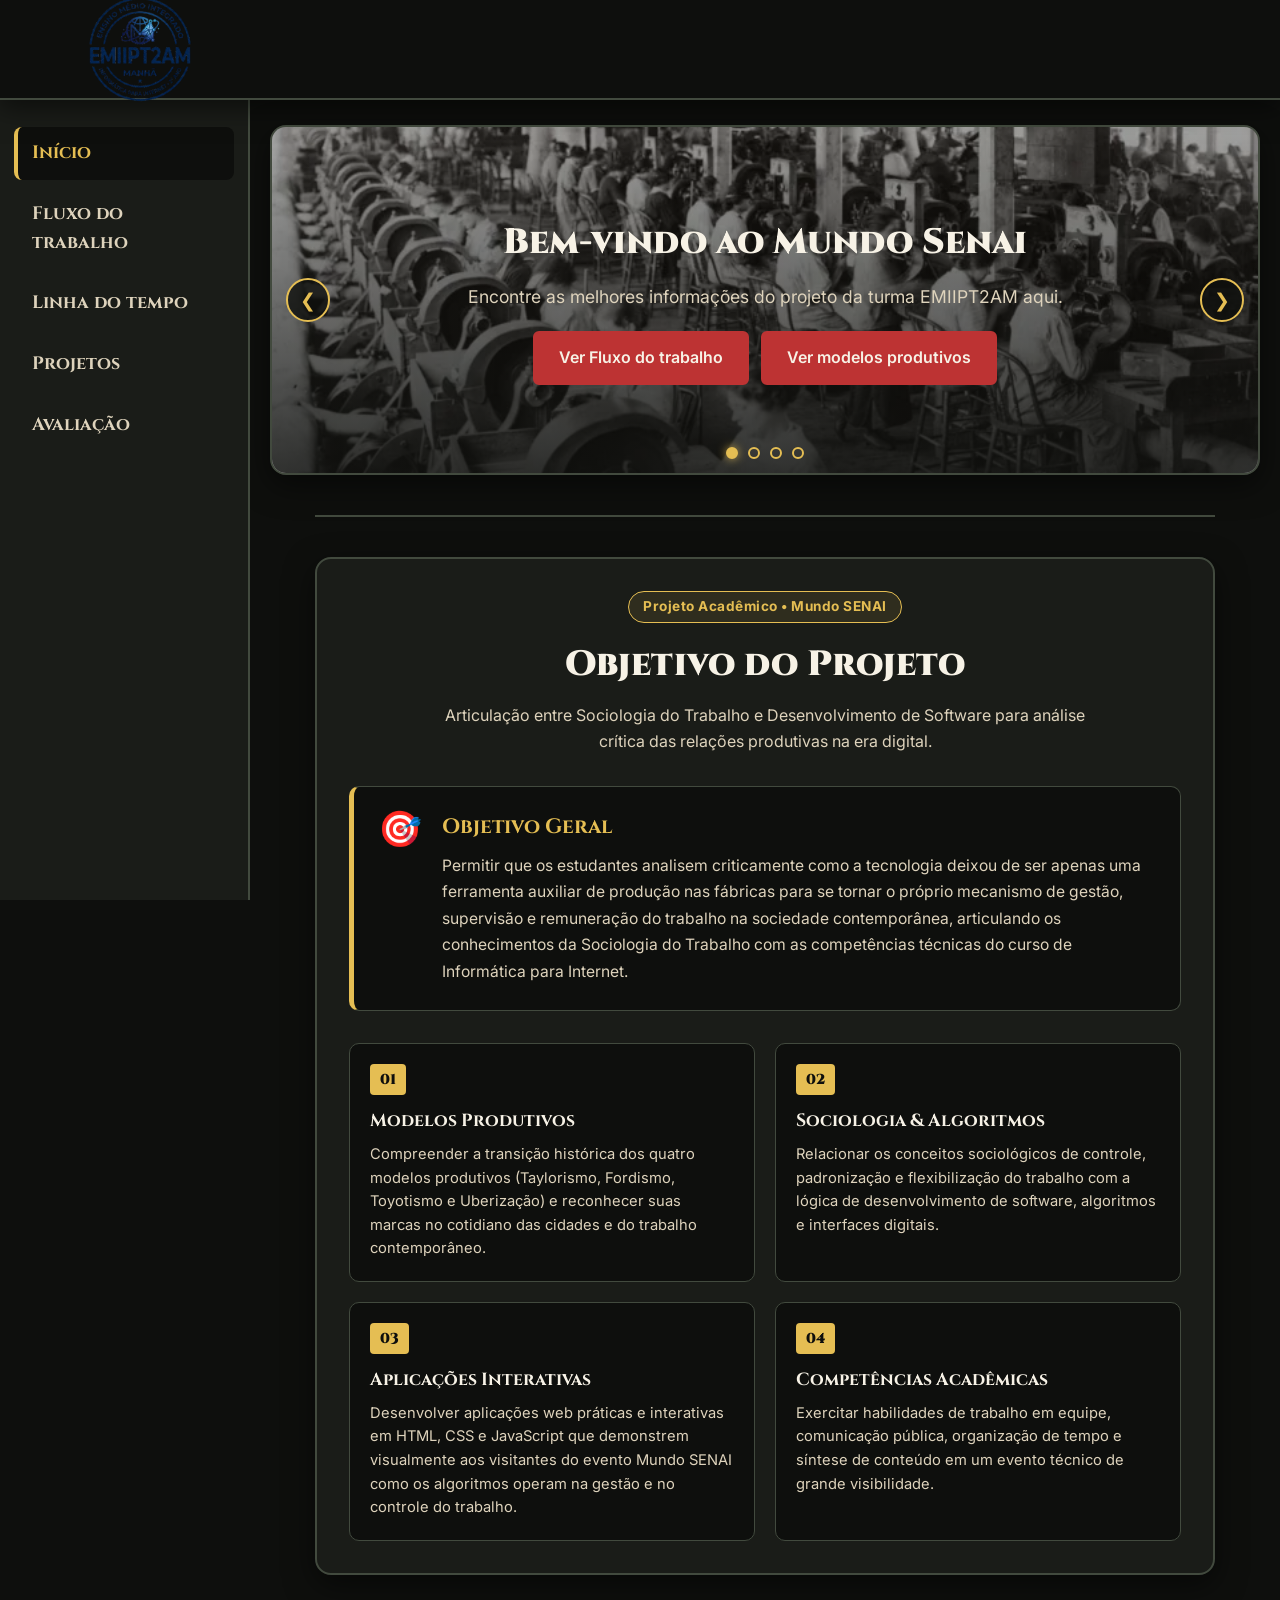
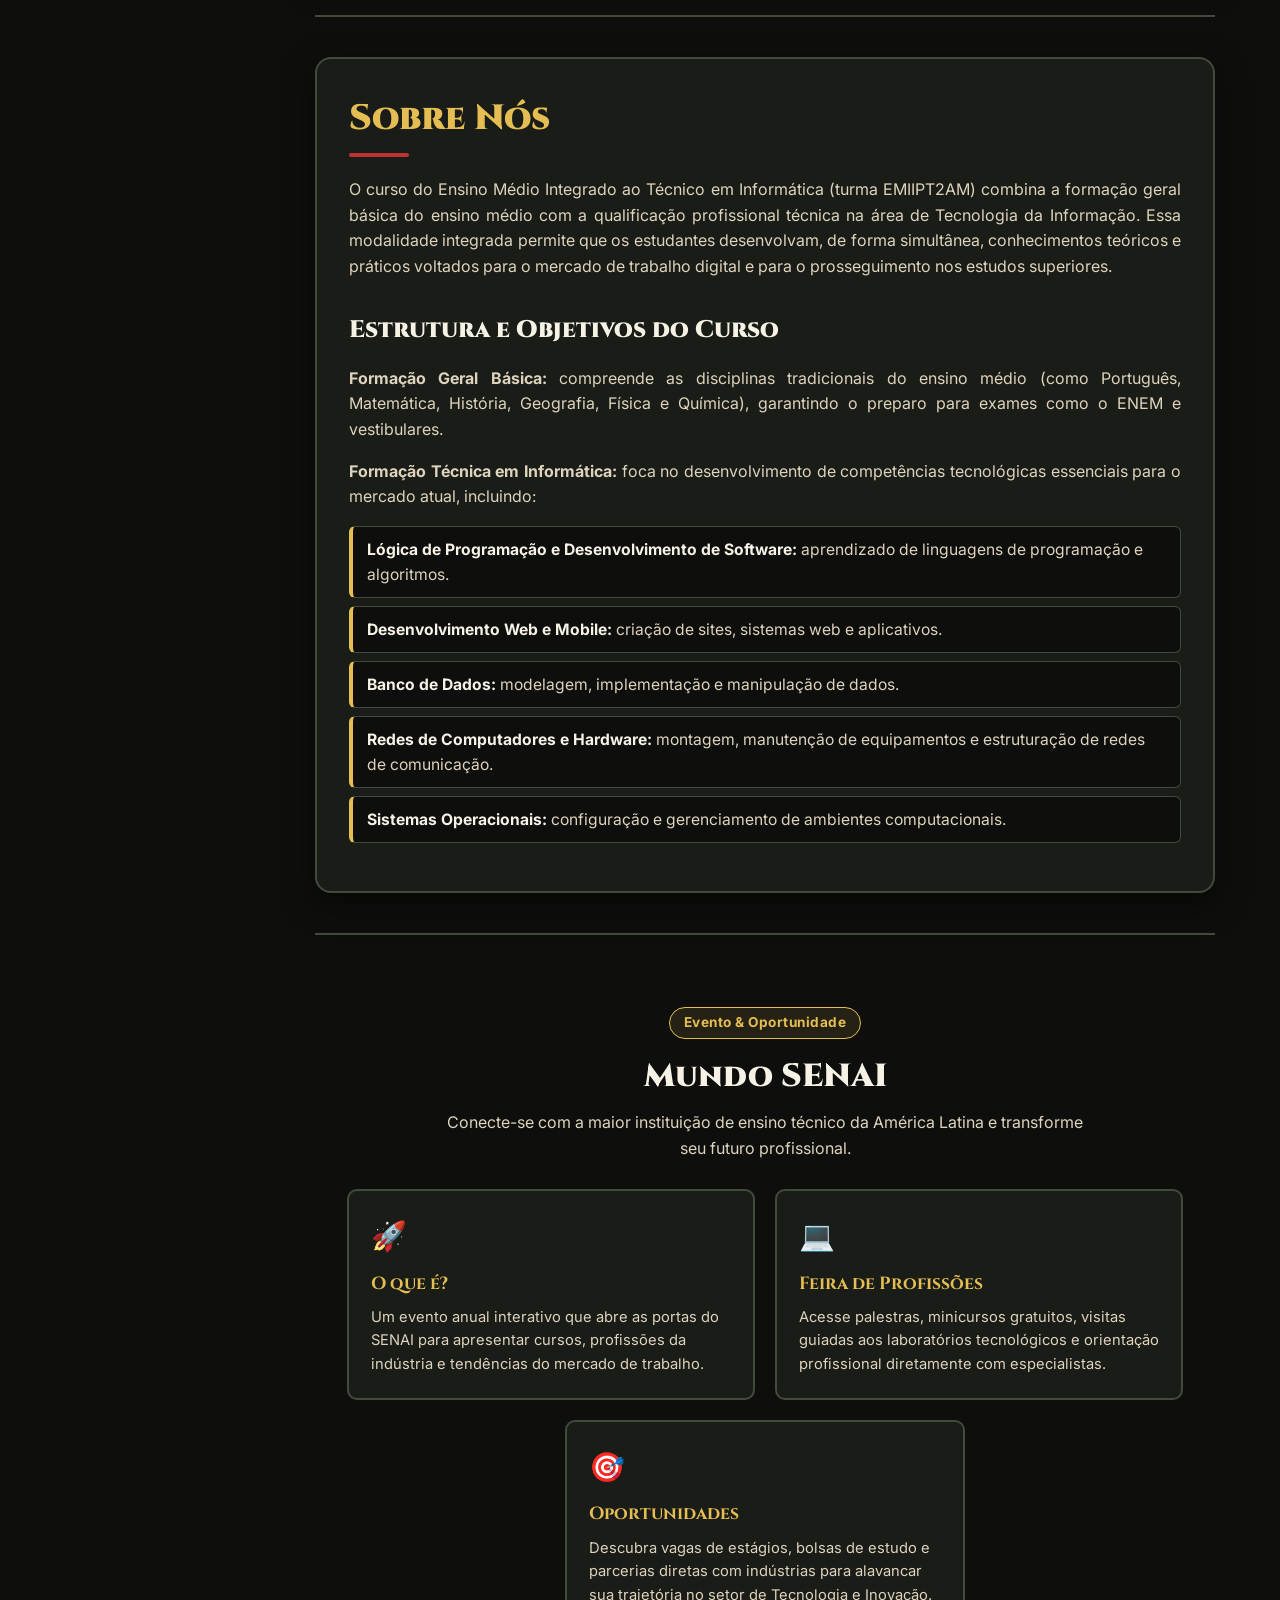
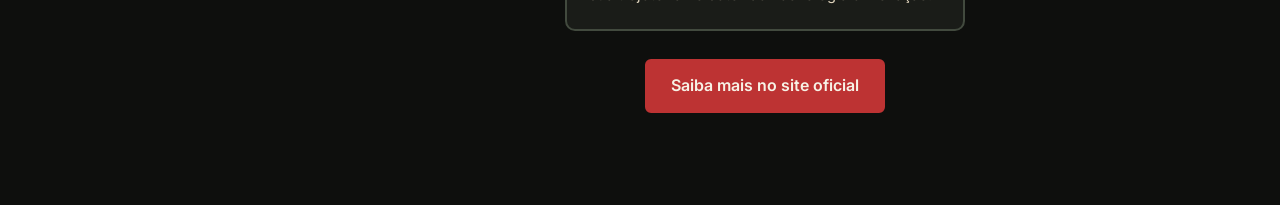
==== index.html @ c93908f9 "Update print statement from 'Hello' to 'Goodbye'" ====
<!DOCTYPE html>
<html lang="pt-br">
<head>
    <meta charset="UTF-8">
    <meta name="viewport" content="width=device-width, initial-scale=1.0">
    <title>Mundo SENAI 2026 - Início (EMIIPT2AM)</title>

    <!-- Mesmas fontes da página de modelos produtivos -->
    <link rel="preconnect" href="https://fonts.googleapis.com">
    <link rel="preconnect" href="https://fonts.gstatic.com" crossorigin>
    <link href="https://fonts.googleapis.com/css2?family=Cinzel:wght@700;900&family=Inter:wght@400;600;800&display=swap" rel="stylesheet">
</head>
<style>
    /* =========================================
   VARIÁVEIS (mesma paleta da página Tailwind)
========================================= */

:root {
    --v-dark: #0e0f0d;
    --v-card: #1a1c18;
    --v-border: #424a3e;
    --v-gold: #e5be53;
    --v-rust: #bd3333;
    --v-cream: #f7f2e6;
    --v-sand: #ded3bc;

    --fonte-titulo: 'Cinzel', Georgia, serif;
    --fonte-texto: 'Inter', Arial, sans-serif;

    --altura-topo: 100px;
    --largura-menu: 250px;
}

/* =========================================
   CONFIGURAÇÕES GERAIS
========================================= */

* {
    margin: 0;
    padding: 0;
    box-sizing: border-box;
}

html {
    scroll-behavior: smooth;
}

body {
    overflow-x: hidden;
    background-color: var(--v-dark);
    color: var(--v-cream);
    font-family: var(--fonte-texto);
    line-height: 1.6;
}

::selection {
    background: var(--v-rust);
    color: var(--v-cream);
}

a:focus-visible,
button:focus-visible {
    outline: 2px solid var(--v-gold);
    outline-offset: 3px;
}

/* =========================================
   CABEÇALHO SUPERIOR
========================================= */

#topo {
    background-color: var(--v-dark);
    border-bottom: 2px solid var(--v-border);
    height: var(--altura-topo);
    width: 100%;
    display: flex;
    align-items: center;
    position: fixed;
    top: 0;
    left: 0;
    z-index: 1000;
    box-shadow: 0 8px 24px rgba(0, 0, 0, 0.5);
}

#topo h1 {
    display: flex;
    align-items: center;
}

#logo {
    width: 250px;
    margin: 5px 5px 5px 15px;
}

/* =========================================
   ESTRUTURA PRINCIPAL
========================================= */

#conteudo {
    display: flex;
    margin-top: var(--altura-topo);
    width: 100%;
    min-height: calc(100vh - var(--altura-topo));
}

aside {
    width: var(--largura-menu);
    flex-shrink: 0;
}

/* =========================================
   MENU LATERAL
========================================= */

#lista {
    background-color: var(--v-card);
    border-right: 2px solid var(--v-border);
    padding: 2px;
    width: var(--largura-menu);
    position: fixed;
    top: var(--altura-topo);
    left: 0;
    bottom: 0;
    display: flex;
    justify-content: center;
    z-index: 900;
}

#lista ul {
    margin-top: 25px;
    list-style: none;
    width: 100%;
    padding: 0 12px;
}

#lista li {
    list-style: none;
    margin-bottom: 8px;
}

#lista a {
    color: var(--v-sand);
    font-family: var(--fonte-titulo);
    font-weight: 700;
    font-size: 18px;
    display: flex;
    align-items: center;
    padding: 12px 14px;
    border-radius: 8px;
    border-left: 4px solid transparent;
    text-decoration: none;
    transition: color 0.3s, background-color 0.3s, border-color 0.3s;
}

#lista a:hover {
    color: var(--v-gold);
    background-color: var(--v-dark);
    border-left-color: var(--v-border);
}

/* Página que está aberta */
#lista a.ativo {
    color: var(--v-gold);
    background-color: var(--v-dark);
    border-left-color: var(--v-gold);
}

/* =========================================
   CONTEÚDO PRINCIPAL
========================================= */

#principal {
    flex: 1;
    min-width: 0;
    padding: 20px;
}

/* =========================================
   BANNER CARROSSEL
========================================= */

.banner-carrossel {
    width: 100%;
    max-width: 1000px;
    height: 350px;
    position: relative;
    margin: 5px auto 0;
    border-radius: 16px;
    border: 2px solid var(--v-border);
    background-color: var(--v-card);
    overflow: hidden;
    box-shadow: 0 10px 30px rgba(0, 0, 0, 0.5);
}

.slides-backgrounds {
    display: flex;
    width: 100%;
    height: 100%;
    transition: transform 0.8s ease-in-out;
}

.slide-bg {
    min-width: 100%;
    height: 100%;
    flex-shrink: 0;
    background-size: cover;
    background-position: center;
    background-color: var(--v-card);
}

/* escurece as imagens para o texto ficar legível */
.slide-bg::after {
    content: '';
    display: block;
    width: 100%;
    height: 100%;
    background: linear-gradient(180deg, rgba(14, 15, 13, 0.35) 0%, rgba(14, 15, 13, 0.85) 100%);
}

.conteudo-banner-fixo {
    position: absolute;
    inset: 0;
    display: flex;
    flex-direction: column;
    justify-content: center;
    align-items: center;
    color: var(--v-cream);
    text-align: center;
    padding: 20px 70px;
    z-index: 2;
    pointer-events: none;
}

.conteudo-banner-fixo h2 {
    font-family: var(--fonte-titulo);
    font-weight: 900;
    font-size: 2.2rem;
    margin-bottom: 12px;
}

.conteudo-banner-fixo p {
    font-size: 1.1rem;
    color: var(--v-sand);
    margin-bottom: 20px;
}

.conteudo-banner-fixo a.btn {
    pointer-events: auto;
}

/* Setas */

.seta {
    position: absolute;
    top: 50%;
    transform: translateY(-50%);
    z-index: 3;
    width: 44px;
    height: 44px;
    border-radius: 50%;
    border: 2px solid var(--v-gold);
    background: rgba(14, 15, 13, 0.8);
    color: var(--v-gold);
    font-size: 1.2rem;
    cursor: pointer;
    display: flex;
    align-items: center;
    justify-content: center;
    transition: background-color 0.3s, color 0.3s;
}

.seta:hover {
    background: var(--v-gold);
    color: var(--v-dark);
}

.seta-anterior { left: 14px; }
.seta-proximo { right: 14px; }

/* Indicadores */

.indicadores {
    position: absolute;
    bottom: 14px;
    left: 50%;
    transform: translateX(-50%);
    z-index: 3;
    display: flex;
    gap: 10px;
}

.indicador {
    width: 12px;
    height: 12px;
    border-radius: 50%;
    border: 2px solid var(--v-gold);
    background: transparent;
    cursor: pointer;
    transition: background-color 0.3s, box-shadow 0.3s;
}

.indicador.ativo-dot {
    background: var(--v-gold);
    box-shadow: 0 0 10px rgba(229, 190, 83, 0.8);
}

/* =========================================
   BOTÕES
========================================= */

.btn,
.btn-senai {
    display: inline-block;
    padding: 12px 24px;
    background-color: var(--v-rust);
    color: var(--v-cream);
    border: 2px solid var(--v-rust);
    border-radius: 6px;
    font-weight: 600;
    text-decoration: none;
    cursor: pointer;
    transition: background-color 0.3s, color 0.3s, border-color 0.3s;
}

.btn:hover,
.btn-senai:hover {
    background-color: transparent;
    border-color: var(--v-gold);
    color: var(--v-gold);
}

/* =========================================
   LINHA DIVISÓRIA
========================================= */

.linha-divisoria {
    display: block;
    width: 100%;
    max-width: 900px;
    height: 2px;
    background-color: var(--v-border);
    margin: 40px auto;
}

/* =========================================
   BLOCOS DE SEÇÃO (base comum)
========================================= */

.objetivo-projeto,
.proxima-secao,
.mundo-senai {
    max-width: 900px;
    width: 100%;
    margin: 40px auto;
    padding: 32px;
    border-radius: 16px;
    color: var(--v-sand);
}

.objetivo-projeto,
.proxima-secao {
    background-color: var(--v-card);
    border: 2px solid var(--v-border);
    box-shadow: 0 10px 30px rgba(0, 0, 0, 0.5);
}

.badge {
    display: inline-block;
    background-color: rgba(229, 190, 83, 0.1);
    border: 1px solid var(--v-gold);
    color: var(--v-gold);
    font-size: 0.85rem;
    font-weight: 700;
    padding: 4px 14px;
    border-radius: 20px;
    letter-spacing: 0.5px;
}

.subtitle {
    color: var(--v-sand);
    font-size: 1rem;
    max-width: 650px;
    margin: 0 auto;
    line-height: 1.6;
}

h2 {
    font-family: var(--fonte-titulo);
    font-weight: 900;
    color: var(--v-cream);
}

h3 {
    color: var(--v-cream);
}

/* =========================================
   OBJETIVO DO PROJETO
========================================= */

.objetivo-header {
    text-align: center;
    margin-bottom: 32px;
}

.objetivo-header h2 {
    font-size: 2.2rem;
    margin: 14px 0 10px;
}

.objetivo-destaque {
    display: flex;
    align-items: flex-start;
    gap: 20px;
    background: var(--v-dark);
    border: 1px solid var(--v-border);
    border-left: 5px solid var(--v-gold);
    padding: 24px;
    border-radius: 10px;
    margin-bottom: 32px;
}

.icone-foco {
    font-size: 2.2rem;
    line-height: 1;
}

.texto-foco h3 {
    font-family: var(--fonte-titulo);
    font-size: 1.3rem;
    color: var(--v-gold);
    margin-bottom: 8px;
}

.texto-foco p {
    color: var(--v-sand);
    line-height: 1.7;
    font-size: 0.98rem;
}

.objetivo-grid {
    display: flex;
    flex-wrap: wrap;
    gap: 20px;
    justify-content: center;
}

.objetivo-card {
    flex: 1 1 calc(50% - 20px);
    min-width: 280px;
    background: var(--v-dark);
    border: 1px solid var(--v-border);
    border-radius: 10px;
    padding: 20px;
    transition: transform 0.2s ease, border-color 0.2s ease, box-shadow 0.2s ease;
}

.objetivo-card:hover {
    transform: translateY(-4px);
    border-color: var(--v-gold);
    box-shadow: 0 0 18px rgba(229, 190, 83, 0.25);
}

.step-number {
    font-family: var(--fonte-titulo);
    font-size: 0.9rem;
    font-weight: 900;
    color: var(--v-dark);
    background: var(--v-gold);
    padding: 4px 10px;
    border-radius: 4px;
    display: inline-block;
    margin-bottom: 12px;
}

.objetivo-card h3 {
    font-family: var(--fonte-titulo);
    font-size: 1.1rem;
    margin-bottom: 8px;
}

.objetivo-card p {
    font-size: 0.92rem;
    color: var(--v-sand);
    line-height: 1.6;
}

/* =========================================
   SEÇÃO SOBRE NÓS
========================================= */

.proxima-secao h1 {
    font-family: var(--fonte-titulo);
    color: var(--v-gold);
    font-size: 2.2rem;
    font-weight: 900;
    margin-bottom: 20px;
    position: relative;
    padding-bottom: 10px;
}

.proxima-secao h1::after {
    content: '';
    position: absolute;
    left: 0;
    bottom: 0;
    width: 60px;
    height: 4px;
    background-color: var(--v-rust);
    border-radius: 2px;
}

.proxima-secao h2 {
    color: var(--v-cream);
    font-size: 1.5rem;
    margin-top: 32px;
    margin-bottom: 16px;
}

.proxima-secao p {
    font-size: 1rem;
    color: var(--v-sand);
    margin-bottom: 16px;
    text-align: justify;
}

.proxima-secao ul {
    list-style: none;
    margin-bottom: 16px;
}

.proxima-secao li {
    padding: 10px 14px;
    margin-bottom: 8px;
    background: var(--v-dark);
    border: 1px solid var(--v-border);
    border-left: 4px solid var(--v-gold);
    border-radius: 6px;
    font-size: 0.98rem;
}

.proxima-secao li strong {
    color: var(--v-cream);
}

/* =========================================
   SEÇÃO MUNDO SENAI
========================================= */

.senai-header {
    text-align: center;
    margin-bottom: 28px;
}

.senai-header h2 {
    font-size: 2rem;
    margin: 12px 0 8px;
}

.senai-grid {
    display: grid;
    grid-template-columns: repeat(2, 1fr);
    gap: 20px;
    margin-bottom: 28px;
}

.senai-card {
    background: var(--v-card);
    padding: 22px;
    border-radius: 10px;
    border: 2px solid var(--v-border);
    transition: transform 0.2s ease, border-color 0.2s ease, box-shadow 0.2s ease;
}

.senai-card:hover {
    transform: translateY(-4px);
    border-color: var(--v-gold);
    box-shadow: 0 0 18px rgba(229, 190, 83, 0.25);
}

.card-icon {
    font-size: 1.8rem;
    margin-bottom: 10px;
}

.senai-card h3 {
    font-family: var(--fonte-titulo);
    font-size: 1.1rem;
    color: var(--v-gold);
    margin-bottom: 8px;
}

.senai-card p {
    font-size: 0.92rem;
    color: var(--v-sand);
    line-height: 1.6;
}

.senai-card:nth-child(3) {
    grid-column: 1 / -1;
    justify-self: center;
    width: 100%;
    max-width: 400px;
}

.senai-footer {
    text-align: center;
}

/* =========================================
   RESPONSIVIDADE - TABLETS E CELULARES
========================================= */

@media (max-width: 768px) {

    :root {
        --altura-topo: 80px;
    }

    #logo {
        width: 180px;
        margin-top: 5px;
    }

    #conteudo {
        flex-direction: column;
    }

    aside {
        width: 100%;
    }

    #lista {
        position: relative;
        top: 0;
        width: 100%;
        height: auto;
        padding: 10px;
        border-right: none;
        border-bottom: 2px solid var(--v-border);
    }

    #lista ul {
        display: flex;
        flex-wrap: wrap;
        justify-content: center;
        gap: 6px;
        margin: 0;
        padding: 0;
    }

    #lista li {
        margin: 0;
    }

    #lista a {
        font-size: 14px;
        padding: 8px 10px;
        border-left: none;
        border-bottom: 3px solid transparent;
    }

    #lista a.ativo {
        border-bottom-color: var(--v-gold);
    }

    #principal {
        padding: 10px;
    }

    .banner-carrossel {
        height: 260px;
    }

    .conteudo-banner-fixo {
        padding: 20px 50px;
    }

    .conteudo-banner-fixo h2 {
        font-size: 1.5rem;
    }

    .conteudo-banner-fixo p {
        font-size: 0.95rem;
    }

    .seta {
        width: 36px;
        height: 36px;
    }

    .objetivo-projeto,
    .proxima-secao,
    .mundo-senai {
        padding: 20px;
        margin: 25px auto;
    }

    .objetivo-grid {
        flex-direction: column;
    }

    .objetivo-card {
        min-width: 100%;
    }

    .objetivo-destaque {
        flex-direction: column;
    }

    .senai-grid {
        grid-template-columns: 1fr;
    }

    .senai-card:nth-child(3) {
        max-width: 100%;
    }

    .linha-divisoria {
        margin: 30px auto;
    }
}

/* =========================================
   RESPONSIVIDADE - TELAS MUITO PEQUENAS
========================================= */

@media (max-width: 480px) {

    #logo {
        width: 150px;
    }

    .banner-carrossel {
        height: 230px;
    }

    .conteudo-banner-fixo h2 {
        font-size: 1.2rem;
    }

    .conteudo-banner-fixo p {
        font-size: 0.85rem;
        margin-bottom: 12px;
    }

    .objetivo-projeto,
    .proxima-secao,
    .mundo-senai {
        padding: 16px;
    }

    .objetivo-header h2 {
        font-size: 1.6rem;
    }

    .proxima-secao h1 {
        font-size: 1.8rem;
    }

    .proxima-secao h2 {
        font-size: 1.3rem;
    }
}

/* =========================================
   MOVIMENTO REDUZIDO
========================================= */

@media (prefers-reduced-motion: reduce) {
    html { scroll-behavior: auto; }
    .slides-backgrounds,
    .objetivo-card,
    .senai-card { transition: none; }
}

/* =========================================
   BOTÕES DO BANNER
========================================= */

.botoes-banner {
    display: flex;
    flex-wrap: wrap;
    gap: 12px;
    justify-content: center;
}

/* =========================================
   PÁGINA: MODELOS PRODUTIVOS (linha.html)
========================================= */

.pagina-modelos {
    max-width: 1000px;
    margin: 0 auto;
}

.modelos-hero {
    text-align: center;
    padding: 30px 10px 20px;
}

.modelos-hero h2 {
    font-size: 2.4rem;
    line-height: 1.2;
    margin: 14px 0 12px;
}

.modelos-hero .subtitle {
    font-size: 1.1rem;
}

/* Linha do tempo */

.timeline {
    position: sticky;
    top: var(--altura-topo);
    z-index: 40;
    background: rgba(14, 15, 13, 0.95);
    backdrop-filter: blur(8px);
    border-top: 2px solid var(--v-border);
    border-bottom: 2px solid var(--v-border);
    padding: 18px 24px;
    margin: 20px 0 40px;
}

.timeline-trilho {
    position: relative;
    display: flex;
    justify-content: space-between;
    align-items: center;
}

.timeline-trilho::before {
    content: '';
    position: absolute;
    left: 0;
    right: 0;
    top: 24px;
    height: 6px;
    background: var(--v-card);
    border-top: 1px solid var(--v-border);
    border-bottom: 1px solid var(--v-border);
    z-index: 0;
}

.timeline-progresso {
    position: absolute;
    left: 0;
    top: 24px;
    height: 6px;
    width: 0;
    background: var(--v-gold);
    box-shadow: 0 0 12px rgba(229, 190, 83, 0.8);
    transition: width 0.5s ease;
    z-index: 1;
}

.timeline-no {
    position: relative;
    z-index: 2;
    display: flex;
    flex-direction: column;
    align-items: center;
    text-decoration: none;
    margin: 0;
    padding: 0;
}

.no-circulo {
    width: 54px;
    height: 54px;
    border-radius: 50%;
    border: 2px solid var(--v-border);
    background: var(--v-card);
    color: var(--v-sand);
    display: flex;
    align-items: center;
    justify-content: center;
    font-size: 1.3rem;
    transition: transform 0.3s, background-color 0.3s, border-color 0.3s, color 0.3s, box-shadow 0.3s;
}

.timeline-no:hover .no-circulo {
    transform: scale(1.1);
    border-color: var(--v-gold);
}

.no-circulo.ativo-ouro {
    background: var(--v-gold);
    border-color: var(--v-gold);
    color: var(--v-dark);
    box-shadow: 0 0 25px rgba(229, 190, 83, 0.85);
}

.no-circulo.ativo-ferrugem {
    background: var(--v-rust);
    border-color: var(--v-rust);
    color: var(--v-cream);
    box-shadow: 0 0 25px rgba(189, 51, 51, 0.9);
}

.no-nome {
    font-family: var(--fonte-titulo);
    font-weight: 900;
    font-size: 0.95rem;
    margin-top: 8px;
    color: var(--v-cream);
}

.no-ano {
    font-size: 0.8rem;
    color: var(--v-sand);
}

/* Cards dos modelos */

.modelo {
    display: grid;
    grid-template-columns: 5fr 7fr;
    background: var(--v-card);
    border: 2px solid var(--v-border);
    border-radius: 16px;
    overflow: hidden;
    margin-bottom: 50px;
    box-shadow: 0 10px 30px rgba(0, 0, 0, 0.5);
    scroll-margin-top: calc(var(--altura-topo) + 130px);
}

.modelo.inverso .modelo-img { order: 2; }

.modelo-img {
    position: relative;
    min-height: 260px;
}

.modelo-img img {
    width: 100%;
    height: 100%;
    object-fit: cover;
    display: block;
}

.modelo-img::after {
    content: '';
    position: absolute;
    inset: 0;
    background: linear-gradient(180deg, rgba(14, 15, 13, 0.1) 0%, rgba(14, 15, 13, 0.85) 100%);
    pointer-events: none;
}

.modelo-periodo {
    position: absolute;
    top: 14px;
    left: 14px;
    z-index: 2;
    padding: 6px 12px;
    background: rgba(14, 15, 13, 0.95);
    border: 2px solid var(--v-gold);
    border-radius: 6px;
    color: var(--v-gold);
    font-family: var(--fonte-titulo);
    font-weight: 900;
    font-size: 0.9rem;
}

.modelo-periodo.ferrugem {
    background: var(--v-rust);
    border-color: var(--v-cream);
    color: var(--v-cream);
}

.modelo-texto {
    padding: 28px;
}

.modelo-tag {
    color: var(--v-gold);
    font-weight: 800;
    font-size: 0.95rem;
    margin-bottom: 8px;
}

.modelo-texto h2 {
    font-size: 2rem;
    margin-bottom: 10px;
}

.modelo-texto > p {
    color: var(--v-sand);
    margin-bottom: 20px;
}

.modelo.uber .modelo-tag { color: var(--v-rust); }

.modelo-pontos {
    display: grid;
    grid-template-columns: repeat(2, 1fr);
    gap: 12px;
}

.ponto {
    background: var(--v-dark);
    border: 1px solid var(--v-border);
    border-radius: 8px;
    padding: 12px;
    font-size: 0.9rem;
    color: var(--v-sand);
}

.ponto strong {
    display: block;
    color: var(--v-cream);
    margin-bottom: 2px;
}

/* Quadro comparativo */

.comparador {
    background: var(--v-card);
    border: 2px solid rgba(229, 190, 83, 0.5);
    border-radius: 16px;
    padding: 28px;
    margin-bottom: 50px;
    animation: pulsar-borda 3s infinite ease-in-out;
}

.comparador h3 {
    font-family: var(--fonte-titulo);
    font-weight: 900;
    color: var(--v-gold);
    font-size: 1.6rem;
    text-align: center;
    margin-bottom: 6px;
}

.comparador > p {
    text-align: center;
    color: var(--v-sand);
    margin-bottom: 20px;
}

.tabela-rolagem {
    overflow-x: auto;
}

.comparador table {
    width: 100%;
    border-collapse: collapse;
    text-align: left;
    min-width: 560px;
}

.comparador th {
    font-family: var(--fonte-titulo);
    color: var(--v-gold);
    border-bottom: 2px solid var(--v-border);
    padding: 12px;
}

.comparador td {
    padding: 12px;
    color: var(--v-cream);
    border-bottom: 1px solid var(--v-border);
}

.comparador tbody tr:hover { background: rgba(14, 15, 13, 0.6); }
.comparador td:first-child { font-weight: 800; color: var(--v-gold); }
.comparador tr.linha-uber td:first-child { color: var(--v-rust); }

@keyframes pulsar-borda {
    0%, 100% { border-color: rgba(229, 190, 83, 0.3); }
    50% { border-color: rgba(229, 190, 83, 0.9); }
}

/* Botão voltar ao topo */

.voltar-topo {
    display: flex;
    text-decoration: none;
    position: fixed;
    bottom: 24px;
    right: 24px;
    z-index: 950;
    width: 48px;
    height: 48px;
    margin: 0;
    padding: 0;
    border-radius: 50%;
    border: 2px solid var(--v-gold);
    background: var(--v-card);
    color: var(--v-gold);
    align-items: center;
    justify-content: center;
    font-size: 1.2rem;
    opacity: 0;
    pointer-events: none;
    transition: opacity 0.3s, background-color 0.3s, color 0.3s;
}

.voltar-topo.visivel { opacity: 1; pointer-events: auto; }
.voltar-topo:hover { background: var(--v-gold); color: var(--v-dark); }

@media (max-width: 768px) {
    .modelos-hero h2 { font-size: 1.7rem; }

    .timeline {
        top: 80px;
        padding: 12px 8px;
    }

    .timeline-trilho::before,
    .timeline-progresso { top: 20px; }

    .no-circulo { width: 44px; height: 44px; font-size: 1.1rem; }
    .no-nome { font-size: 0.75rem; }
    .no-ano { display: none; }

    .modelo {
        grid-template-columns: 1fr;
        scroll-margin-top: 200px;
    }

    .modelo.inverso .modelo-img { order: 0; }
    .modelo-pontos { grid-template-columns: 1fr; }
    .modelo-texto { padding: 20px; }
}
</style>
<body>


    <div id="topo">
        <h1><img src="img/logo.png" id="logo" alt="Logo Mundo SENAI"></h1>
    </div>

    <div id="conteudo">
        <aside>
            <nav id="lista" aria-label="Menu principal">
                <ul>
                    <li><a href="index.html" class="ativo" aria-current="page">Início</a></li>
                    <li><a href="HTML/fluxo.html">Fluxo do trabalho</a></li>
                    <li><a href="HTML/linha.html">Linha do tempo</a></li>
                    <li><a href="HTML/projetos.html">Projetos</a></li>
                    <li><a href="HTML/avaliação.html">Avaliação</a></li>
                </ul>
            </nav>
        </aside>

        <main id="principal">

            <!-- BANNER CARROSSEL -->
            <div class="banner-carrossel" id="carrossel" aria-roledescription="carrossel">
                <div class="slides-backgrounds" id="slides">
                    <div class="slide-bg" style="background-image: url('img/56-Fases-do-Taylorismo.webp');"></div>
                    <div class="slide-bg" style="background-image: url('img/fordismo-banner.jpg');"></div>
                    <div class="slide-bg" style="background-image: url('img/toyotismo-banner.jpg');"></div>
                    <div class="slide-bg" style="background-image: url('img/uberização-banner.jpeg');"></div>
                </div>

                <div class="conteudo-banner-fixo">
                    <h2>Bem-vindo ao Mundo Senai</h2>
                    <p>Encontre as melhores informações do projeto da turma EMIIPT2AM aqui.</p>
                    <div class="botoes-banner">
                        <a href="HTML/fluxo.html" class="btn">Ver Fluxo do trabalho</a>
                        <a href="HTML/linha.html" class="btn">Ver modelos produtivos</a>
                    </div>
                </div>

                <button class="seta seta-anterior" id="btnAnterior" aria-label="Slide anterior">&#10094;</button>
                <button class="seta seta-proximo" id="btnProximo" aria-label="Próximo slide">&#10095;</button>

                <div class="indicadores" id="indicadores"></div>
            </div>

            <div class="linha-divisoria"></div>

            <!-- Seção Objetivo do Projeto -->
            <section class="objetivo-projeto">
                <div class="objetivo-header">
                    <span class="badge">Projeto Acadêmico • Mundo SENAI</span>
                    <h2>Objetivo do Projeto</h2>
                    <p class="subtitle">Articulação entre Sociologia do Trabalho e Desenvolvimento de Software para análise crítica das relações produtivas na era digital.</p>
                </div>

                <div class="objetivo-conteudo">
                    <div class="objetivo-destaque">
                        <div class="icone-foco">🎯</div>
                        <div class="texto-foco">
                            <h3>Objetivo Geral</h3>
                            <p>Permitir que os estudantes analisem criticamente como a tecnologia deixou de ser apenas uma ferramenta auxiliar de produção nas fábricas para se tornar o próprio mecanismo de gestão, supervisão e remuneração do trabalho na sociedade contemporânea, articulando os conhecimentos da Sociologia do Trabalho com as competências técnicas do curso de Informática para Internet.</p>
                        </div>
                    </div>

                    <div class="objetivo-grid">
                        <div class="objetivo-card">
                            <span class="step-number">01</span>
                            <h3>Modelos Produtivos</h3>
                            <p>Compreender a transição histórica dos quatro modelos produtivos (Taylorismo, Fordismo, Toyotismo e Uberização) e reconhecer suas marcas no cotidiano das cidades e do trabalho contemporâneo.</p>
                        </div>

                        <div class="objetivo-card">
                            <span class="step-number">02</span>
                            <h3>Sociologia &amp; Algoritmos</h3>
                            <p>Relacionar os conceitos sociológicos de controle, padronização e flexibilização do trabalho com a lógica de desenvolvimento de software, algoritmos e interfaces digitais.</p>
                        </div>

                        <div class="objetivo-card">
                            <span class="step-number">03</span>
                            <h3>Aplicações Interativas</h3>
                            <p>Desenvolver aplicações web práticas e interativas em HTML, CSS e JavaScript que demonstrem visualmente aos visitantes do evento Mundo SENAI como os algoritmos operam na gestão e no controle do trabalho.</p>
                        </div>

                        <div class="objetivo-card">
                            <span class="step-number">04</span>
                            <h3>Competências Acadêmicas</h3>
                            <p>Exercitar habilidades de trabalho em equipe, comunicação pública, organização de tempo e síntese de conteúdo em um evento técnico de grande visibilidade.</p>
                        </div>
                    </div>
                </div>
            </section>

            <div class="linha-divisoria"></div>

            <!-- Seção Sobre Nós -->
            <section class="proxima-secao">
                <h1>Sobre Nós</h1>
                <p>O curso do Ensino Médio Integrado ao Técnico em Informática (turma EMIIPT2AM) combina a formação geral básica do ensino médio com a qualificação profissional técnica na área de Tecnologia da Informação. Essa modalidade integrada permite que os estudantes desenvolvam, de forma simultânea, conhecimentos teóricos e práticos voltados para o mercado de trabalho digital e para o prosseguimento nos estudos superiores.</p>

                <h2>Estrutura e Objetivos do Curso</h2>
                <p><strong>Formação Geral Básica:</strong> compreende as disciplinas tradicionais do ensino médio (como Português, Matemática, História, Geografia, Física e Química), garantindo o preparo para exames como o ENEM e vestibulares.</p>
                <p><strong>Formação Técnica em Informática:</strong> foca no desenvolvimento de competências tecnológicas essenciais para o mercado atual, incluindo:</p>

                <ul>
                    <li><strong>Lógica de Programação e Desenvolvimento de Software:</strong> aprendizado de linguagens de programação e algoritmos.</li>
                    <li><strong>Desenvolvimento Web e Mobile:</strong> criação de sites, sistemas web e aplicativos.</li>
                    <li><strong>Banco de Dados:</strong> modelagem, implementação e manipulação de dados.</li>
                    <li><strong>Redes de Computadores e Hardware:</strong> montagem, manutenção de equipamentos e estruturação de redes de comunicação.</li>
                    <li><strong>Sistemas Operacionais:</strong> configuração e gerenciamento de ambientes computacionais.</li>
                </ul>
            </section>

            <div class="linha-divisoria"></div>

            <!-- Seção Mundo SENAI -->
            <section class="mundo-senai">
                <div class="senai-header">
                    <span class="badge">Evento &amp; Oportunidade</span>
                    <h2>Mundo SENAI</h2>
                    <p class="subtitle">Conecte-se com a maior instituição de ensino técnico da América Latina e transforme seu futuro profissional.</p>
                </div>

                <div class="senai-grid">
                    <div class="senai-card">
                        <div class="card-icon">🚀</div>
                        <h3>O que é?</h3>
                        <p>Um evento anual interativo que abre as portas do SENAI para apresentar cursos, profissões da indústria e tendências do mercado de trabalho.</p>
                    </div>

                    <div class="senai-card">
                        <div class="card-icon">💻</div>
                        <h3>Feira de Profissões</h3>
                        <p>Acesse palestras, minicursos gratuitos, visitas guiadas aos laboratórios tecnológicos e orientação profissional diretamente com especialistas.</p>
                    </div>

                    <div class="senai-card" id="oportunidade">
                        <div class="card-icon">🎯</div>
                        <h3>Oportunidades</h3>
                        <p>Descubra vagas de estágios, bolsas de estudo e parcerias diretas com indústrias para alavancar sua trajetória no setor de Tecnologia e Inovação.</p>
                    </div>
                </div>

                <div class="senai-footer">
                    <a href="https://www.mundosenai.com.br" target="_blank" rel="noopener noreferrer" class="btn-senai">
                        Saiba mais no site oficial
                    </a>
                </div>
            </section>

        </main>
    </div>

    <script>
        // ===== CARROSSEL DO BANNER =====
        (function () {
            const trilho = document.getElementById('slides');
            const slides = trilho.querySelectorAll('.slide-bg');
            const caixaDots = document.getElementById('indicadores');
            const carrossel = document.getElementById('carrossel');
            const total = slides.length;
            const INTERVALO = 5000; // 5 segundos por imagem

            let atual = 0;
            let timer = null;

            // cria os indicadores (bolinhas)
            const dots = [];
            for (let i = 0; i < total; i++) {
                const dot = document.createElement('button');
                dot.className = 'indicador';
                dot.setAttribute('aria-label', 'Ir para o slide ' + (i + 1));
                dot.addEventListener('click', () => { irPara(i); reiniciar(); });
                caixaDots.appendChild(dot);
                dots.push(dot);
            }

            function irPara(indice) {
                atual = (indice + total) % total; // volta ao início/fim
                trilho.style.transform = 'translateX(-' + (atual * 100) + '%)';
                dots.forEach((d, i) => d.classList.toggle('ativo-dot', i === atual));
            }

            function iniciar() { timer = setInterval(() => irPara(atual + 1), INTERVALO); }
            function parar() { clearInterval(timer); }
            function reiniciar() { parar(); iniciar(); }

            document.getElementById('btnAnterior').addEventListener('click', () => { irPara(atual - 1); reiniciar(); });
            document.getElementById('btnProximo').addEventListener('click', () => { irPara(atual + 1); reiniciar(); });

            // pausa com o mouse em cima
            carrossel.addEventListener('mouseenter', parar);
            carrossel.addEventListener('mouseleave', iniciar);

            // suporte a deslizar no celular
            let inicioX = null;
            carrossel.addEventListener('touchstart', e => { inicioX = e.touches[0].clientX; }, { passive: true });
            carrossel.addEventListener('touchend', e => {
                if (inicioX === null) return;
                const dif = e.changedTouches[0].clientX - inicioX;
                if (Math.abs(dif) > 50) { irPara(atual + (dif < 0 ? 1 : -1)); reiniciar(); }
                inicioX = null;
            });

            irPara(0);
            iniciar();
        })();
    </script>

</body>
</html>
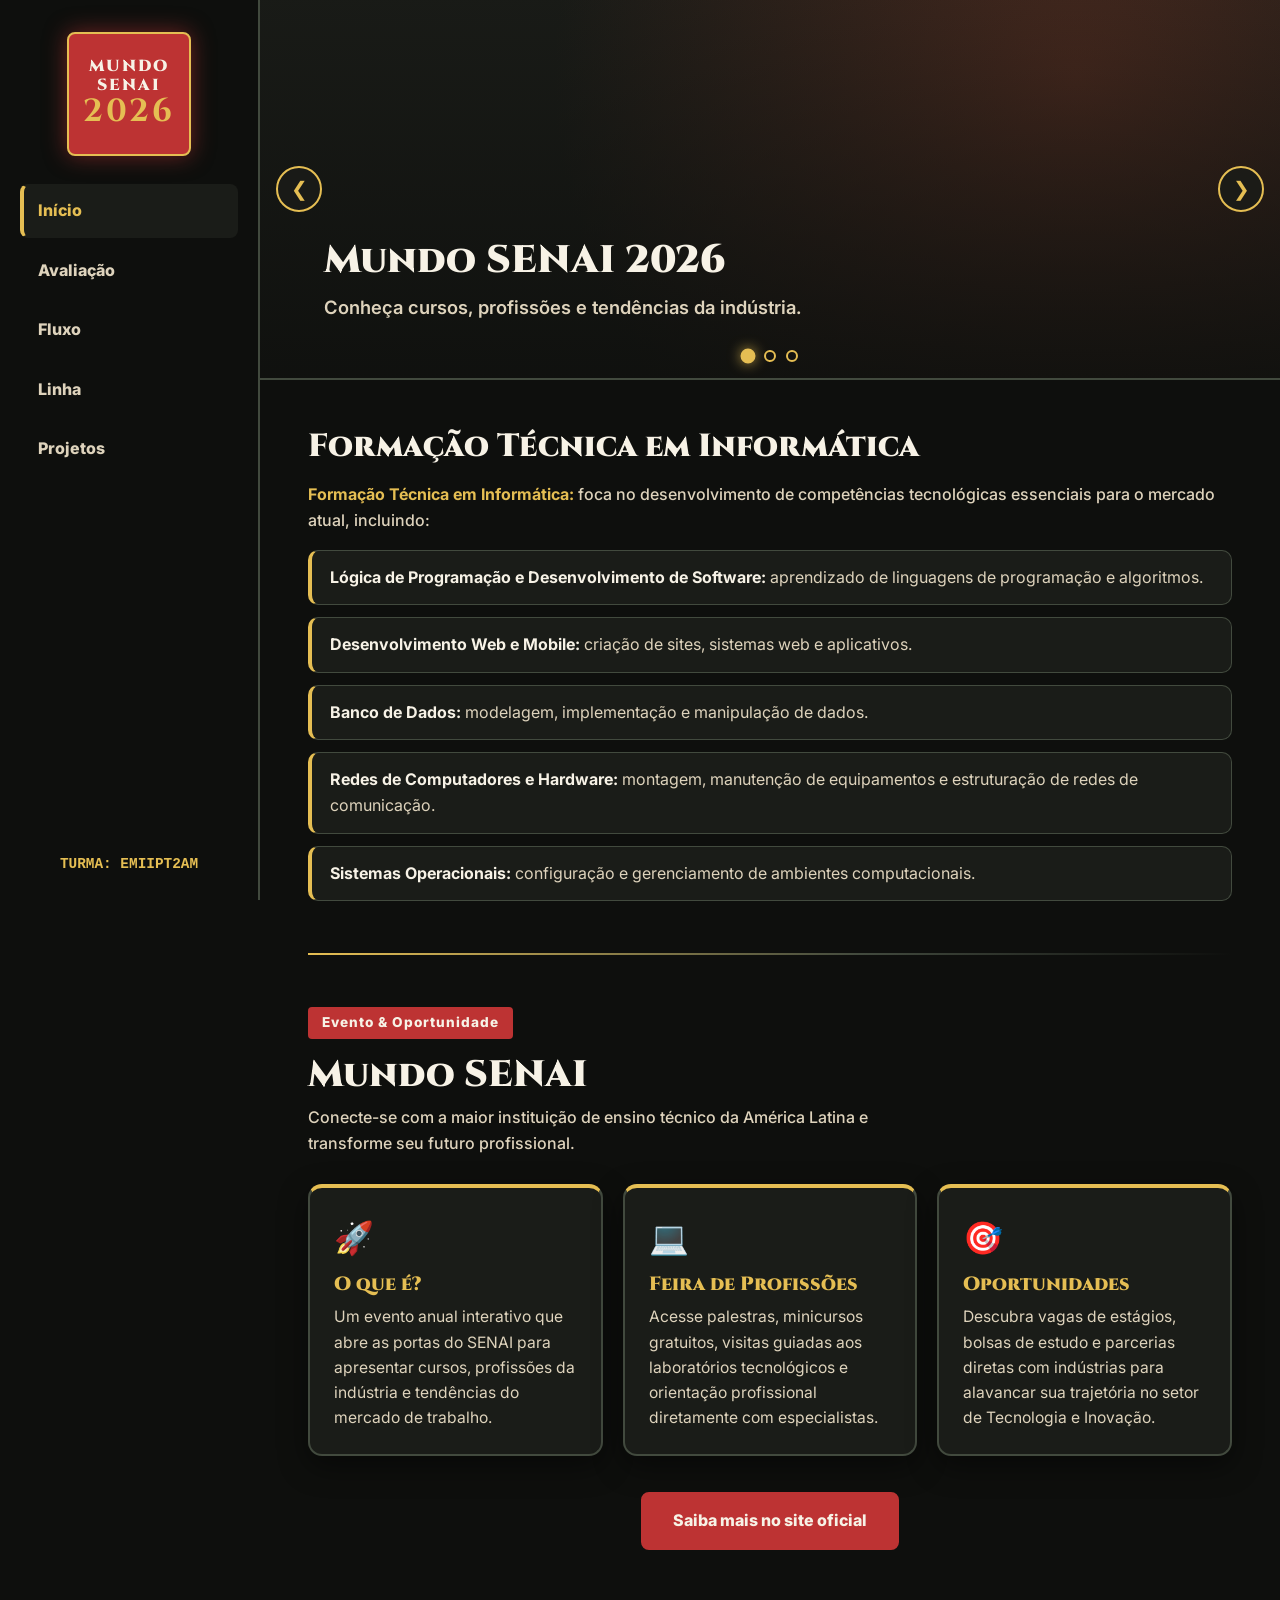
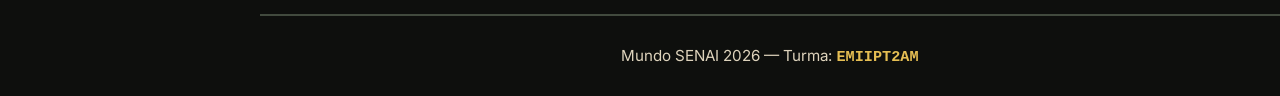
==== commit 8c2ec019: "Update fmt.Println message from 'Hello' to 'Goodbye'" ====
--- a/index.html
+++ b/index.html
@@ -1,1280 +1,430 @@
 <!DOCTYPE html>
-<html lang="pt-br">
+<html lang="pt-BR">
 <head>
     <meta charset="UTF-8">
-    <meta name="viewport" content="width=device-width, initial-scale=1.0">
-    <title>Mundo SENAI 2026 - Início (EMIIPT2AM)</title>
-
-    <!-- Mesmas fontes da página de modelos produtivos -->
+    <meta name="viewport" content="width=device-width, initial-scale=1, viewport-fit=cover">
+    <title>Mundo SENAI 2026</title>
+
     <link rel="preconnect" href="https://fonts.googleapis.com">
     <link rel="preconnect" href="https://fonts.gstatic.com" crossorigin>
-    <link href="https://fonts.googleapis.com/css2?family=Cinzel:wght@700;900&family=Inter:wght@400;600;800&display=swap" rel="stylesheet">
-</head>
-<style>
-    /* =========================================
-   VARIÁVEIS (mesma paleta da página Tailwind)
-========================================= */
-
+    <link href="https://fonts.googleapis.com/css2?family=Cinzel:wght@700;900&family=Inter:wght@400;600;800;900&display=swap" rel="stylesheet">
+
+    <style>
 :root {
-    --v-dark: #0e0f0d;
-    --v-card: #1a1c18;
-    --v-border: #424a3e;
-    --v-gold: #e5be53;
-    --v-rust: #bd3333;
-    --v-cream: #f7f2e6;
-    --v-sand: #ded3bc;
-
-    --fonte-titulo: 'Cinzel', Georgia, serif;
-    --fonte-texto: 'Inter', Arial, sans-serif;
-
-    --altura-topo: 100px;
-    --largura-menu: 250px;
-}
-
-/* =========================================
-   CONFIGURAÇÕES GERAIS
-========================================= */
-
-* {
-    margin: 0;
-    padding: 0;
-    box-sizing: border-box;
-}
-
-html {
-    scroll-behavior: smooth;
-}
-
+    --dark: #0e0f0d;
+    --card: #1a1c18;
+    --borda: #424a3e;
+    --gold: #e5be53;
+    --rust: #bd3333;
+    --rust-escuro: #8f2323;
+    --cream: #f7f2e6;
+    --sand: #ded3bc;
+    --largura-menu: 260px;
+}
+
+* { box-sizing: border-box; margin: 0; padding: 0; }
+html { scroll-behavior: smooth; -webkit-text-size-adjust: 100%; }
 body {
+    font-family: "Inter", "Segoe UI", Arial, sans-serif;
+    background: var(--dark);
+    color: var(--cream);
+    line-height: 1.6;
     overflow-x: hidden;
-    background-color: var(--v-dark);
-    color: var(--v-cream);
-    font-family: var(--fonte-texto);
-    line-height: 1.6;
-}
-
-::selection {
-    background: var(--v-rust);
-    color: var(--v-cream);
-}
-
-a:focus-visible,
-button:focus-visible {
-    outline: 2px solid var(--v-gold);
-    outline-offset: 3px;
-}
-
-/* =========================================
-   CABEÇALHO SUPERIOR
-========================================= */
-
+    -webkit-tap-highlight-color: rgba(229, 190, 83, .25);
+}
+h1, h2, h3 { font-family: "Cinzel", Georgia, serif; font-weight: 900; line-height: 1.2; }
+a:focus-visible, button:focus-visible { outline: 2px solid var(--gold); outline-offset: 3px; }
+section[id] { scroll-margin-top: 20px; }
+
+/* ===== LAYOUT ===== */
+.pagina { display: flex; min-height: 100vh; }
+
+/* ===== MENU LATERAL ===== */
 #topo {
-    background-color: var(--v-dark);
-    border-bottom: 2px solid var(--v-border);
-    height: var(--altura-topo);
-    width: 100%;
+    position: sticky;
+    top: 0;
+    align-self: flex-start;
+    width: var(--largura-menu);
+    height: 100vh;
+    background: var(--dark);
+    border-right: 2px solid var(--borda);
+    padding: 32px 20px 24px;
     display: flex;
+    flex-direction: column;
+    gap: 28px;
+}
+
+/* Quadrado vermelho no lugar da logo */
+.selo-evento {
+    display: flex;
+    flex-direction: column;
     align-items: center;
-    position: fixed;
-    top: 0;
-    left: 0;
-    z-index: 1000;
-    box-shadow: 0 8px 24px rgba(0, 0, 0, 0.5);
-}
-
-#topo h1 {
+    justify-content: center;
+    width: 124px;
+    height: 124px;
+    margin: 0 auto;
+    background: var(--rust);
+    color: var(--cream);
+    border: 2px solid var(--gold);
+    border-radius: 8px;
+    font-family: "Cinzel", Georgia, serif;
+    font-weight: 900;
+    font-size: 16px;
+    line-height: 1.15;
+    letter-spacing: 2px;
+    text-transform: uppercase;
+    box-shadow: 0 0 22px rgba(189, 51, 51, .55);
+    transition: transform .25s ease, box-shadow .25s ease;
+}
+.selo-evento strong { font-size: 32px; letter-spacing: 3px; color: var(--gold); }
+.selo-evento:hover { transform: scale(1.05); box-shadow: 0 0 28px rgba(229, 190, 83, .6); }
+
+#lista { list-style: none; display: flex; flex-direction: column; gap: 6px; }
+#lista a {
+    display: block;
+    padding: 12px 14px;
+    color: var(--sand);
+    font-weight: 800;
+    text-decoration: none;
+    border: 2px solid transparent;
+    border-left: 4px solid transparent;
+    border-radius: 8px;
+    transition: background .2s, border-color .2s, color .2s;
+}
+#lista a:hover, #lista a.ativo {
+    background: var(--card);
+    border-left-color: var(--gold);
+    color: var(--gold);
+}
+#lista a.destaque {
+    margin-top: 10px;
+    border-color: var(--gold);
+    color: var(--gold);
+    text-align: center;
+}
+#lista a.destaque:hover { background: var(--gold); color: var(--dark); }
+
+.turma {
+    margin-top: auto;
+    text-align: center;
+    color: var(--gold);
+    font-family: ui-monospace, Consolas, monospace;
+    font-weight: 700;
+    font-size: .9rem;
+}
+
+/* ===== CONTEÚDO ===== */
+main { flex: 1; min-width: 0; }
+.conteudo { max-width: 980px; margin: 0 auto; padding: 48px 28px 64px; }
+
+/* ===== CARROSSEL ===== */
+.carrossel {
+    position: relative;
+    overflow: hidden;
+    height: 380px;
+    background: var(--card);
+    border-bottom: 2px solid var(--borda);
+}
+.slides { display: flex; height: 100%; transition: transform .7s ease; }
+.slide-bg {
+    position: relative;
+    flex: 0 0 100%;
+    height: 100%;
     display: flex;
-    align-items: center;
-}
-
-#logo {
-    width: 250px;
-    margin: 5px 5px 5px 15px;
-}
-
-/* =========================================
-   ESTRUTURA PRINCIPAL
-========================================= */
-
-#conteudo {
-    display: flex;
-    margin-top: var(--altura-topo);
-    width: 100%;
-    min-height: calc(100vh - var(--altura-topo));
-}
-
-aside {
-    width: var(--largura-menu);
-    flex-shrink: 0;
-}
-
-/* =========================================
-   MENU LATERAL
-========================================= */
-
-#lista {
-    background-color: var(--v-card);
-    border-right: 2px solid var(--v-border);
-    padding: 2px;
-    width: var(--largura-menu);
-    position: fixed;
-    top: var(--altura-topo);
-    left: 0;
-    bottom: 0;
-    display: flex;
-    justify-content: center;
-    z-index: 900;
-}
-
-#lista ul {
-    margin-top: 25px;
-    list-style: none;
-    width: 100%;
-    padding: 0 12px;
-}
-
-#lista li {
-    list-style: none;
-    margin-bottom: 8px;
-}
-
-#lista a {
-    color: var(--v-sand);
-    font-family: var(--fonte-titulo);
-    font-weight: 700;
-    font-size: 18px;
-    display: flex;
-    align-items: center;
-    padding: 12px 14px;
-    border-radius: 8px;
-    border-left: 4px solid transparent;
-    text-decoration: none;
-    transition: color 0.3s, background-color 0.3s, border-color 0.3s;
-}
-
-#lista a:hover {
-    color: var(--v-gold);
-    background-color: var(--v-dark);
-    border-left-color: var(--v-border);
-}
-
-/* Página que está aberta */
-#lista a.ativo {
-    color: var(--v-gold);
-    background-color: var(--v-dark);
-    border-left-color: var(--v-gold);
-}
-
-/* =========================================
-   CONTEÚDO PRINCIPAL
-========================================= */
-
-#principal {
-    flex: 1;
-    min-width: 0;
-    padding: 20px;
-}
-
-/* =========================================
-   BANNER CARROSSEL
-========================================= */
-
-.banner-carrossel {
-    width: 100%;
-    max-width: 1000px;
-    height: 350px;
-    position: relative;
-    margin: 5px auto 0;
-    border-radius: 16px;
-    border: 2px solid var(--v-border);
-    background-color: var(--v-card);
-    overflow: hidden;
-    box-shadow: 0 10px 30px rgba(0, 0, 0, 0.5);
-}
-
-.slides-backgrounds {
-    display: flex;
-    width: 100%;
-    height: 100%;
-    transition: transform 0.8s ease-in-out;
-}
-
-.slide-bg {
-    min-width: 100%;
-    height: 100%;
-    flex-shrink: 0;
+    align-items: flex-end;
+    padding: 40px 64px 56px;
     background-size: cover;
     background-position: center;
-    background-color: var(--v-card);
-}
-
-/* escurece as imagens para o texto ficar legível */
+    color: var(--cream);
+}
 .slide-bg::after {
     content: '';
-    display: block;
-    width: 100%;
-    height: 100%;
-    background: linear-gradient(180deg, rgba(14, 15, 13, 0.35) 0%, rgba(14, 15, 13, 0.85) 100%);
-}
-
-.conteudo-banner-fixo {
     position: absolute;
     inset: 0;
-    display: flex;
-    flex-direction: column;
-    justify-content: center;
-    align-items: center;
-    color: var(--v-cream);
-    text-align: center;
-    padding: 20px 70px;
-    z-index: 2;
+    background: linear-gradient(180deg, rgba(14, 15, 13, .1) 0%, rgba(14, 15, 13, .85) 100%);
     pointer-events: none;
 }
-
-.conteudo-banner-fixo h2 {
-    font-family: var(--fonte-titulo);
-    font-weight: 900;
-    font-size: 2.2rem;
-    margin-bottom: 12px;
-}
-
-.conteudo-banner-fixo p {
-    font-size: 1.1rem;
-    color: var(--v-sand);
-    margin-bottom: 20px;
-}
-
-.conteudo-banner-fixo a.btn {
-    pointer-events: auto;
-}
-
-/* Setas */
+/* Troque os gradientes por imagens: background-image: url('img/banner1.jpg'); */
+.slide-bg:nth-child(1) { background-image: radial-gradient(circle at 80% 20%, #4a2a1f, #1a1c18 60%); }
+.slide-bg:nth-child(2) { background-image: radial-gradient(circle at 20% 30%, #3a3f2f, #141512 65%); }
+.slide-bg:nth-child(3) { background-image: radial-gradient(circle at 75% 25%, #5a2020, #1a1c18 60%); }
+.slide-texto { position: relative; z-index: 1; max-width: 580px; }
+.slide-texto h2 { font-size: 2.4rem; color: var(--cream); margin-bottom: 8px; }
+.slide-texto p { color: var(--sand); font-size: 1.15rem; font-weight: 600; }
 
 .seta {
     position: absolute;
     top: 50%;
     transform: translateY(-50%);
-    z-index: 3;
-    width: 44px;
-    height: 44px;
+    z-index: 2;
+    width: 46px;
+    height: 46px;
+    border: 2px solid var(--gold);
     border-radius: 50%;
-    border: 2px solid var(--v-gold);
-    background: rgba(14, 15, 13, 0.8);
-    color: var(--v-gold);
-    font-size: 1.2rem;
+    background: rgba(26, 28, 24, .85);
+    color: var(--gold);
+    font-size: 20px;
     cursor: pointer;
-    display: flex;
-    align-items: center;
-    justify-content: center;
-    transition: background-color 0.3s, color 0.3s;
-}
-
-.seta:hover {
-    background: var(--v-gold);
-    color: var(--v-dark);
-}
-
-.seta-anterior { left: 14px; }
-.seta-proximo { right: 14px; }
-
-/* Indicadores */
-
-.indicadores {
-    position: absolute;
-    bottom: 14px;
-    left: 50%;
-    transform: translateX(-50%);
-    z-index: 3;
-    display: flex;
-    gap: 10px;
-}
-
+    transition: background .2s, color .2s;
+}
+.seta:hover { background: var(--gold); color: var(--dark); }
+#btnAnterior { left: 16px; }
+#btnProximo { right: 16px; }
+
+.indicadores { position: absolute; z-index: 2; bottom: 16px; left: 50%; transform: translateX(-50%); display: flex; gap: 10px; }
 .indicador {
     width: 12px;
     height: 12px;
+    border: 2px solid var(--gold);
     border-radius: 50%;
-    border: 2px solid var(--v-gold);
     background: transparent;
     cursor: pointer;
-    transition: background-color 0.3s, box-shadow 0.3s;
-}
-
-.indicador.ativo-dot {
-    background: var(--v-gold);
-    box-shadow: 0 0 10px rgba(229, 190, 83, 0.8);
-}
-
-/* =========================================
-   BOTÕES
-========================================= */
-
-.btn,
+    transition: background .2s, transform .2s, box-shadow .2s;
+}
+.indicador.ativo-dot { background: var(--gold); transform: scale(1.25); box-shadow: 0 0 10px rgba(229, 190, 83, .8); }
+
+/* ===== SEÇÃO FORMAÇÃO ===== */
+.formacao h2 { font-size: 2rem; color: var(--cream); margin-bottom: 16px; }
+.formacao p { margin-bottom: 16px; color: var(--sand); font-weight: 500; }
+.formacao p strong { color: var(--gold); }
+.formacao ul { list-style: none; display: grid; gap: 12px; }
+.formacao li {
+    background: var(--card);
+    color: var(--sand);
+    padding: 14px 18px;
+    border: 1px solid var(--borda);
+    border-left: 4px solid var(--gold);
+    border-radius: 10px;
+}
+.formacao li strong { color: var(--cream); }
+
+.linha-divisoria { height: 2px; margin: 52px 0; background: linear-gradient(90deg, var(--gold), var(--borda) 60%, transparent); }
+
+/* ===== SEÇÃO MUNDO SENAI ===== */
+.senai-header { margin-bottom: 28px; }
+.badge {
+    display: inline-block;
+    padding: 5px 14px;
+    margin-bottom: 14px;
+    background: var(--rust);
+    color: var(--cream);
+    font-size: .85rem;
+    font-weight: 800;
+    letter-spacing: 1px;
+    border-radius: 4px;
+}
+.senai-header h2 { font-size: 2.3rem; color: var(--cream); }
+.subtitle { margin-top: 8px; max-width: 640px; color: var(--sand); font-weight: 500; }
+
+.senai-grid { display: grid; grid-template-columns: repeat(auto-fit, minmax(240px, 1fr)); gap: 20px; }
+.senai-card {
+    background: var(--card);
+    padding: 24px;
+    border: 2px solid var(--borda);
+    border-top: 4px solid var(--gold);
+    border-radius: 14px;
+    box-shadow: 0 10px 30px rgba(0, 0, 0, .45);
+    transition: transform .25s ease, border-color .25s ease;
+}
+.senai-card:hover { transform: translateY(-6px); border-color: var(--gold); }
+.card-icon { font-size: 2rem; margin-bottom: 10px; }
+.senai-card h3 { color: var(--gold); margin-bottom: 8px; font-size: 1.2rem; }
+.senai-card p { color: var(--sand); font-size: .98rem; }
+
+.senai-footer { margin-top: 36px; display: flex; flex-wrap: wrap; justify-content: center; gap: 14px; }
 .btn-senai {
     display: inline-block;
-    padding: 12px 24px;
-    background-color: var(--v-rust);
-    color: var(--v-cream);
-    border: 2px solid var(--v-rust);
-    border-radius: 6px;
-    font-weight: 600;
+    padding: 14px 30px;
+    background: var(--rust);
+    color: var(--cream);
+    font-weight: 800;
     text-decoration: none;
-    cursor: pointer;
-    transition: background-color 0.3s, color 0.3s, border-color 0.3s;
-}
-
-.btn:hover,
-.btn-senai:hover {
-    background-color: transparent;
-    border-color: var(--v-gold);
-    color: var(--v-gold);
-}
-
-/* =========================================
-   LINHA DIVISÓRIA
-========================================= */
-
-.linha-divisoria {
-    display: block;
-    width: 100%;
-    max-width: 900px;
-    height: 2px;
-    background-color: var(--v-border);
-    margin: 40px auto;
-}
-
-/* =========================================
-   BLOCOS DE SEÇÃO (base comum)
-========================================= */
-
-.objetivo-projeto,
-.proxima-secao,
-.mundo-senai {
-    max-width: 900px;
-    width: 100%;
-    margin: 40px auto;
-    padding: 32px;
-    border-radius: 16px;
-    color: var(--v-sand);
-}
-
-.objetivo-projeto,
-.proxima-secao {
-    background-color: var(--v-card);
-    border: 2px solid var(--v-border);
-    box-shadow: 0 10px 30px rgba(0, 0, 0, 0.5);
-}
-
-.badge {
-    display: inline-block;
-    background-color: rgba(229, 190, 83, 0.1);
-    border: 1px solid var(--v-gold);
-    color: var(--v-gold);
-    font-size: 0.85rem;
-    font-weight: 700;
-    padding: 4px 14px;
-    border-radius: 20px;
-    letter-spacing: 0.5px;
-}
-
-.subtitle {
-    color: var(--v-sand);
-    font-size: 1rem;
-    max-width: 650px;
-    margin: 0 auto;
-    line-height: 1.6;
-}
-
-h2 {
-    font-family: var(--fonte-titulo);
-    font-weight: 900;
-    color: var(--v-cream);
-}
-
-h3 {
-    color: var(--v-cream);
-}
-
-/* =========================================
-   OBJETIVO DO PROJETO
-========================================= */
-
-.objetivo-header {
-    text-align: center;
-    margin-bottom: 32px;
-}
-
-.objetivo-header h2 {
-    font-size: 2.2rem;
-    margin: 14px 0 10px;
-}
-
-.objetivo-destaque {
-    display: flex;
-    align-items: flex-start;
-    gap: 20px;
-    background: var(--v-dark);
-    border: 1px solid var(--v-border);
-    border-left: 5px solid var(--v-gold);
-    padding: 24px;
-    border-radius: 10px;
-    margin-bottom: 32px;
-}
-
-.icone-foco {
-    font-size: 2.2rem;
-    line-height: 1;
-}
-
-.texto-foco h3 {
-    font-family: var(--fonte-titulo);
-    font-size: 1.3rem;
-    color: var(--v-gold);
-    margin-bottom: 8px;
-}
-
-.texto-foco p {
-    color: var(--v-sand);
-    line-height: 1.7;
-    font-size: 0.98rem;
-}
-
-.objetivo-grid {
-    display: flex;
-    flex-wrap: wrap;
-    gap: 20px;
-    justify-content: center;
-}
-
-.objetivo-card {
-    flex: 1 1 calc(50% - 20px);
-    min-width: 280px;
-    background: var(--v-dark);
-    border: 1px solid var(--v-border);
-    border-radius: 10px;
-    padding: 20px;
-    transition: transform 0.2s ease, border-color 0.2s ease, box-shadow 0.2s ease;
-}
-
-.objetivo-card:hover {
-    transform: translateY(-4px);
-    border-color: var(--v-gold);
-    box-shadow: 0 0 18px rgba(229, 190, 83, 0.25);
-}
-
-.step-number {
-    font-family: var(--fonte-titulo);
-    font-size: 0.9rem;
-    font-weight: 900;
-    color: var(--v-dark);
-    background: var(--v-gold);
-    padding: 4px 10px;
-    border-radius: 4px;
-    display: inline-block;
-    margin-bottom: 12px;
-}
-
-.objetivo-card h3 {
-    font-family: var(--fonte-titulo);
-    font-size: 1.1rem;
-    margin-bottom: 8px;
-}
-
-.objetivo-card p {
-    font-size: 0.92rem;
-    color: var(--v-sand);
-    line-height: 1.6;
-}
-
-/* =========================================
-   SEÇÃO SOBRE NÓS
-========================================= */
-
-.proxima-secao h1 {
-    font-family: var(--fonte-titulo);
-    color: var(--v-gold);
-    font-size: 2.2rem;
-    font-weight: 900;
-    margin-bottom: 20px;
-    position: relative;
-    padding-bottom: 10px;
-}
-
-.proxima-secao h1::after {
-    content: '';
-    position: absolute;
-    left: 0;
-    bottom: 0;
-    width: 60px;
-    height: 4px;
-    background-color: var(--v-rust);
-    border-radius: 2px;
-}
-
-.proxima-secao h2 {
-    color: var(--v-cream);
-    font-size: 1.5rem;
-    margin-top: 32px;
-    margin-bottom: 16px;
-}
-
-.proxima-secao p {
-    font-size: 1rem;
-    color: var(--v-sand);
-    margin-bottom: 16px;
-    text-align: justify;
-}
-
-.proxima-secao ul {
-    list-style: none;
-    margin-bottom: 16px;
-}
-
-.proxima-secao li {
-    padding: 10px 14px;
-    margin-bottom: 8px;
-    background: var(--v-dark);
-    border: 1px solid var(--v-border);
-    border-left: 4px solid var(--v-gold);
-    border-radius: 6px;
-    font-size: 0.98rem;
-}
-
-.proxima-secao li strong {
-    color: var(--v-cream);
-}
-
-/* =========================================
-   SEÇÃO MUNDO SENAI
-========================================= */
-
-.senai-header {
-    text-align: center;
-    margin-bottom: 28px;
-}
-
-.senai-header h2 {
-    font-size: 2rem;
-    margin: 12px 0 8px;
-}
-
-.senai-grid {
-    display: grid;
-    grid-template-columns: repeat(2, 1fr);
-    gap: 20px;
-    margin-bottom: 28px;
-}
-
-.senai-card {
-    background: var(--v-card);
-    padding: 22px;
-    border-radius: 10px;
-    border: 2px solid var(--v-border);
-    transition: transform 0.2s ease, border-color 0.2s ease, box-shadow 0.2s ease;
-}
-
-.senai-card:hover {
-    transform: translateY(-4px);
-    border-color: var(--v-gold);
-    box-shadow: 0 0 18px rgba(229, 190, 83, 0.25);
-}
-
-.card-icon {
-    font-size: 1.8rem;
-    margin-bottom: 10px;
-}
-
-.senai-card h3 {
-    font-family: var(--fonte-titulo);
-    font-size: 1.1rem;
-    color: var(--v-gold);
-    margin-bottom: 8px;
-}
-
-.senai-card p {
-    font-size: 0.92rem;
-    color: var(--v-sand);
-    line-height: 1.6;
-}
-
-.senai-card:nth-child(3) {
-    grid-column: 1 / -1;
-    justify-self: center;
-    width: 100%;
-    max-width: 400px;
-}
-
-.senai-footer {
-    text-align: center;
-}
-
-/* =========================================
-   RESPONSIVIDADE - TABLETS E CELULARES
-========================================= */
+    border: 2px solid var(--rust);
+    border-radius: 8px;
+    transition: background .2s, border-color .2s, color .2s;
+}
+.btn-senai:hover { background: transparent; border-color: var(--gold); color: var(--gold); }
+.btn-senai.secundario { background: transparent; border-color: var(--gold); color: var(--gold); }
+.btn-senai.secundario:hover { background: var(--gold); color: var(--dark); }
+
+.rodape { background: var(--dark); border-top: 2px solid var(--borda); color: var(--sand); text-align: center; padding: 28px 16px; font-size: .95rem; }
+.rodape strong { color: var(--gold); font-family: ui-monospace, Consolas, monospace; }
+
+/* ===== MENU EM GAVETA (celular) ===== */
+.btn-menu, .menu-fundo { display: none; }
 
 @media (max-width: 768px) {
-
-    :root {
-        --altura-topo: 80px;
+    .pagina { display: block; }
+    .conteudo { padding: 32px 18px 48px; }
+    .carrossel { height: 280px; }
+    .slide-bg { padding: 24px 22px 50px; }
+    .slide-texto h2 { font-size: 1.55rem; }
+    .slide-texto p { font-size: 1rem; }
+    .seta { width: 40px; height: 40px; }
+
+    /* sem JavaScript: menu empilhado normal */
+    #topo { position: static; width: 100%; height: auto; border-right: 0; border-bottom: 2px solid var(--borda); padding: 20px; }
+    .selo-evento { width: 100px; height: 100px; font-size: 13px; }
+    .selo-evento strong { font-size: 24px; }
+    .turma { margin-top: 0; }
+
+    /* com JavaScript: vira gaveta */
+    html.js-menu #topo { position: absolute; background: transparent; border: 0; padding: 0; height: 0; width: 0; overflow: visible; }
+    html.js-menu .selo-evento, html.js-menu .turma { display: none; }
+    html.js-menu #lista {
+        position: fixed;
+        top: 0; left: 0; bottom: 0;
+        width: 270px;
+        padding: 90px 16px 24px;
+        background: var(--dark);
+        border-right: 2px solid var(--gold);
+        transform: translateX(-100%);
+        transition: transform .3s ease;
+        z-index: 30;
     }
-
-    #logo {
-        width: 180px;
-        margin-top: 5px;
+    html.js-menu .btn-menu {
+        display: flex;
+        flex-direction: column;
+        justify-content: center;
+        gap: 5px;
+        position: fixed;
+        top: calc(12px + env(safe-area-inset-top, 0px));
+        left: 12px;
+        width: 46px; height: 46px;
+        padding: 0 11px;
+        background: var(--rust);
+        border: 2px solid var(--gold);
+        border-radius: 8px;
+        cursor: pointer;
+        z-index: 40;
     }
-
-    #conteudo {
-        flex-direction: column;
+    .btn-menu span { display: block; height: 3px; background: var(--cream); border-radius: 2px; }
+    html.js-menu .menu-fundo {
+        display: block;
+        position: fixed;
+        inset: 0;
+        background: rgba(0, 0, 0, .65);
+        opacity: 0;
+        pointer-events: none;
+        transition: opacity .3s;
+        z-index: 20;
     }
-
-    aside {
-        width: 100%;
-    }
-
-    #lista {
-        position: relative;
-        top: 0;
-        width: 100%;
-        height: auto;
-        padding: 10px;
-        border-right: none;
-        border-bottom: 2px solid var(--v-border);
-    }
-
-    #lista ul {
-        display: flex;
-        flex-wrap: wrap;
-        justify-content: center;
-        gap: 6px;
-        margin: 0;
-        padding: 0;
-    }
-
-    #lista li {
-        margin: 0;
-    }
-
-    #lista a {
-        font-size: 14px;
-        padding: 8px 10px;
-        border-left: none;
-        border-bottom: 3px solid transparent;
-    }
-
-    #lista a.ativo {
-        border-bottom-color: var(--v-gold);
-    }
-
-    #principal {
-        padding: 10px;
-    }
-
-    .banner-carrossel {
-        height: 260px;
-    }
-
-    .conteudo-banner-fixo {
-        padding: 20px 50px;
-    }
-
-    .conteudo-banner-fixo h2 {
-        font-size: 1.5rem;
-    }
-
-    .conteudo-banner-fixo p {
-        font-size: 0.95rem;
-    }
-
-    .seta {
-        width: 36px;
-        height: 36px;
-    }
-
-    .objetivo-projeto,
-    .proxima-secao,
-    .mundo-senai {
-        padding: 20px;
-        margin: 25px auto;
-    }
-
-    .objetivo-grid {
-        flex-direction: column;
-    }
-
-    .objetivo-card {
-        min-width: 100%;
-    }
-
-    .objetivo-destaque {
-        flex-direction: column;
-    }
-
-    .senai-grid {
-        grid-template-columns: 1fr;
-    }
-
-    .senai-card:nth-child(3) {
-        max-width: 100%;
-    }
-
-    .linha-divisoria {
-        margin: 30px auto;
-    }
-}
-
-/* =========================================
-   RESPONSIVIDADE - TELAS MUITO PEQUENAS
-========================================= */
-
-@media (max-width: 480px) {
-
-    #logo {
-        width: 150px;
-    }
-
-    .banner-carrossel {
-        height: 230px;
-    }
-
-    .conteudo-banner-fixo h2 {
-        font-size: 1.2rem;
-    }
-
-    .conteudo-banner-fixo p {
-        font-size: 0.85rem;
-        margin-bottom: 12px;
-    }
-
-    .objetivo-projeto,
-    .proxima-secao,
-    .mundo-senai {
-        padding: 16px;
-    }
-
-    .objetivo-header h2 {
-        font-size: 1.6rem;
-    }
-
-    .proxima-secao h1 {
-        font-size: 1.8rem;
-    }
-
-    .proxima-secao h2 {
-        font-size: 1.3rem;
-    }
-}
-
-/* =========================================
-   MOVIMENTO REDUZIDO
-========================================= */
+    body.menu-aberto #lista { transform: translateX(0); }
+    body.menu-aberto .menu-fundo { opacity: 1; pointer-events: auto; }
+}
 
 @media (prefers-reduced-motion: reduce) {
-    html { scroll-behavior: auto; }
-    .slides-backgrounds,
-    .objetivo-card,
-    .senai-card { transition: none; }
-}
-
-/* =========================================
-   BOTÕES DO BANNER
-========================================= */
-
-.botoes-banner {
-    display: flex;
-    flex-wrap: wrap;
-    gap: 12px;
-    justify-content: center;
-}
-
-/* =========================================
-   PÁGINA: MODELOS PRODUTIVOS (linha.html)
-========================================= */
-
-.pagina-modelos {
-    max-width: 1000px;
-    margin: 0 auto;
-}
-
-.modelos-hero {
-    text-align: center;
-    padding: 30px 10px 20px;
-}
-
-.modelos-hero h2 {
-    font-size: 2.4rem;
-    line-height: 1.2;
-    margin: 14px 0 12px;
-}
-
-.modelos-hero .subtitle {
-    font-size: 1.1rem;
-}
-
-/* Linha do tempo */
-
-.timeline {
-    position: sticky;
-    top: var(--altura-topo);
-    z-index: 40;
-    background: rgba(14, 15, 13, 0.95);
-    backdrop-filter: blur(8px);
-    border-top: 2px solid var(--v-border);
-    border-bottom: 2px solid var(--v-border);
-    padding: 18px 24px;
-    margin: 20px 0 40px;
-}
-
-.timeline-trilho {
-    position: relative;
-    display: flex;
-    justify-content: space-between;
-    align-items: center;
-}
-
-.timeline-trilho::before {
-    content: '';
-    position: absolute;
-    left: 0;
-    right: 0;
-    top: 24px;
-    height: 6px;
-    background: var(--v-card);
-    border-top: 1px solid var(--v-border);
-    border-bottom: 1px solid var(--v-border);
-    z-index: 0;
-}
-
-.timeline-progresso {
-    position: absolute;
-    left: 0;
-    top: 24px;
-    height: 6px;
-    width: 0;
-    background: var(--v-gold);
-    box-shadow: 0 0 12px rgba(229, 190, 83, 0.8);
-    transition: width 0.5s ease;
-    z-index: 1;
-}
-
-.timeline-no {
-    position: relative;
-    z-index: 2;
-    display: flex;
-    flex-direction: column;
-    align-items: center;
-    text-decoration: none;
-    margin: 0;
-    padding: 0;
-}
-
-.no-circulo {
-    width: 54px;
-    height: 54px;
-    border-radius: 50%;
-    border: 2px solid var(--v-border);
-    background: var(--v-card);
-    color: var(--v-sand);
-    display: flex;
-    align-items: center;
-    justify-content: center;
-    font-size: 1.3rem;
-    transition: transform 0.3s, background-color 0.3s, border-color 0.3s, color 0.3s, box-shadow 0.3s;
-}
-
-.timeline-no:hover .no-circulo {
-    transform: scale(1.1);
-    border-color: var(--v-gold);
-}
-
-.no-circulo.ativo-ouro {
-    background: var(--v-gold);
-    border-color: var(--v-gold);
-    color: var(--v-dark);
-    box-shadow: 0 0 25px rgba(229, 190, 83, 0.85);
-}
-
-.no-circulo.ativo-ferrugem {
-    background: var(--v-rust);
-    border-color: var(--v-rust);
-    color: var(--v-cream);
-    box-shadow: 0 0 25px rgba(189, 51, 51, 0.9);
-}
-
-.no-nome {
-    font-family: var(--fonte-titulo);
-    font-weight: 900;
-    font-size: 0.95rem;
-    margin-top: 8px;
-    color: var(--v-cream);
-}
-
-.no-ano {
-    font-size: 0.8rem;
-    color: var(--v-sand);
-}
-
-/* Cards dos modelos */
-
-.modelo {
-    display: grid;
-    grid-template-columns: 5fr 7fr;
-    background: var(--v-card);
-    border: 2px solid var(--v-border);
-    border-radius: 16px;
-    overflow: hidden;
-    margin-bottom: 50px;
-    box-shadow: 0 10px 30px rgba(0, 0, 0, 0.5);
-    scroll-margin-top: calc(var(--altura-topo) + 130px);
-}
-
-.modelo.inverso .modelo-img { order: 2; }
-
-.modelo-img {
-    position: relative;
-    min-height: 260px;
-}
-
-.modelo-img img {
-    width: 100%;
-    height: 100%;
-    object-fit: cover;
-    display: block;
-}
-
-.modelo-img::after {
-    content: '';
-    position: absolute;
-    inset: 0;
-    background: linear-gradient(180deg, rgba(14, 15, 13, 0.1) 0%, rgba(14, 15, 13, 0.85) 100%);
-    pointer-events: none;
-}
-
-.modelo-periodo {
-    position: absolute;
-    top: 14px;
-    left: 14px;
-    z-index: 2;
-    padding: 6px 12px;
-    background: rgba(14, 15, 13, 0.95);
-    border: 2px solid var(--v-gold);
-    border-radius: 6px;
-    color: var(--v-gold);
-    font-family: var(--fonte-titulo);
-    font-weight: 900;
-    font-size: 0.9rem;
-}
-
-.modelo-periodo.ferrugem {
-    background: var(--v-rust);
-    border-color: var(--v-cream);
-    color: var(--v-cream);
-}
-
-.modelo-texto {
-    padding: 28px;
-}
-
-.modelo-tag {
-    color: var(--v-gold);
-    font-weight: 800;
-    font-size: 0.95rem;
-    margin-bottom: 8px;
-}
-
-.modelo-texto h2 {
-    font-size: 2rem;
-    margin-bottom: 10px;
-}
-
-.modelo-texto > p {
-    color: var(--v-sand);
-    margin-bottom: 20px;
-}
-
-.modelo.uber .modelo-tag { color: var(--v-rust); }
-
-.modelo-pontos {
-    display: grid;
-    grid-template-columns: repeat(2, 1fr);
-    gap: 12px;
-}
-
-.ponto {
-    background: var(--v-dark);
-    border: 1px solid var(--v-border);
-    border-radius: 8px;
-    padding: 12px;
-    font-size: 0.9rem;
-    color: var(--v-sand);
-}
-
-.ponto strong {
-    display: block;
-    color: var(--v-cream);
-    margin-bottom: 2px;
-}
-
-/* Quadro comparativo */
-
-.comparador {
-    background: var(--v-card);
-    border: 2px solid rgba(229, 190, 83, 0.5);
-    border-radius: 16px;
-    padding: 28px;
-    margin-bottom: 50px;
-    animation: pulsar-borda 3s infinite ease-in-out;
-}
-
-.comparador h3 {
-    font-family: var(--fonte-titulo);
-    font-weight: 900;
-    color: var(--v-gold);
-    font-size: 1.6rem;
-    text-align: center;
-    margin-bottom: 6px;
-}
-
-.comparador > p {
-    text-align: center;
-    color: var(--v-sand);
-    margin-bottom: 20px;
-}
-
-.tabela-rolagem {
-    overflow-x: auto;
-}
-
-.comparador table {
-    width: 100%;
-    border-collapse: collapse;
-    text-align: left;
-    min-width: 560px;
-}
-
-.comparador th {
-    font-family: var(--fonte-titulo);
-    color: var(--v-gold);
-    border-bottom: 2px solid var(--v-border);
-    padding: 12px;
-}
-
-.comparador td {
-    padding: 12px;
-    color: var(--v-cream);
-    border-bottom: 1px solid var(--v-border);
-}
-
-.comparador tbody tr:hover { background: rgba(14, 15, 13, 0.6); }
-.comparador td:first-child { font-weight: 800; color: var(--v-gold); }
-.comparador tr.linha-uber td:first-child { color: var(--v-rust); }
-
-@keyframes pulsar-borda {
-    0%, 100% { border-color: rgba(229, 190, 83, 0.3); }
-    50% { border-color: rgba(229, 190, 83, 0.9); }
-}
-
-/* Botão voltar ao topo */
-
-.voltar-topo {
-    display: flex;
-    text-decoration: none;
-    position: fixed;
-    bottom: 24px;
-    right: 24px;
-    z-index: 950;
-    width: 48px;
-    height: 48px;
-    margin: 0;
-    padding: 0;
-    border-radius: 50%;
-    border: 2px solid var(--v-gold);
-    background: var(--v-card);
-    color: var(--v-gold);
-    align-items: center;
-    justify-content: center;
-    font-size: 1.2rem;
-    opacity: 0;
-    pointer-events: none;
-    transition: opacity 0.3s, background-color 0.3s, color 0.3s;
-}
-
-.voltar-topo.visivel { opacity: 1; pointer-events: auto; }
-.voltar-topo:hover { background: var(--v-gold); color: var(--v-dark); }
-
-@media (max-width: 768px) {
-    .modelos-hero h2 { font-size: 1.7rem; }
-
-    .timeline {
-        top: 80px;
-        padding: 12px 8px;
-    }
-
-    .timeline-trilho::before,
-    .timeline-progresso { top: 20px; }
-
-    .no-circulo { width: 44px; height: 44px; font-size: 1.1rem; }
-    .no-nome { font-size: 0.75rem; }
-    .no-ano { display: none; }
-
-    .modelo {
-        grid-template-columns: 1fr;
-        scroll-margin-top: 200px;
-    }
-
-    .modelo.inverso .modelo-img { order: 0; }
-    .modelo-pontos { grid-template-columns: 1fr; }
-    .modelo-texto { padding: 20px; }
-}
-</style>
+    * { transition: none !important; scroll-behavior: auto !important; }
+}
+    </style>
+</head>
 <body>
-
-
-    <div id="topo">
-        <h1><img src="img/logo.png" id="logo" alt="Logo Mundo SENAI"></h1>
-    </div>
-
-    <div id="conteudo">
-        <aside>
-            <nav id="lista" aria-label="Menu principal">
-                <ul>
-                    <li><a href="index.html" class="ativo" aria-current="page">Início</a></li>
-                    <li><a href="HTML/fluxo.html">Fluxo do trabalho</a></li>
-                    <li><a href="HTML/linha.html">Linha do tempo</a></li>
-                    <li><a href="HTML/projetos.html">Projetos</a></li>
-                    <li><a href="HTML/avaliação.html">Avaliação</a></li>
-                </ul>
-            </nav>
+    <div class="pagina">
+
+        <!-- MENU LATERAL -->
+        <aside id="topo">
+            <div class="selo-evento" role="img" aria-label="Mundo Senai 2026">
+                <span>Mundo</span>
+                <span>Senai</span>
+                <strong>2026</strong>
+            </div>
+            <ul id="lista">
+                <li><a href="index.html" class="ativo">Início</a></li>
+                <li><a href="HTML/avaliação.html">Avaliação</a></li>
+                <li><a href="HTML/fluxo.html">Fluxo</a></li>
+                <li><a href="HTML/linha.html">Linha</a></li>
+                <li><a href="HTML/projetos.html">Projetos</a></li>
+            </ul>
+            <p class="turma">TURMA: EMIIPT2AM</p>
         </aside>
 
-        <main id="principal">
-
-            <!-- BANNER CARROSSEL -->
-            <div class="banner-carrossel" id="carrossel" aria-roledescription="carrossel">
-                <div class="slides-backgrounds" id="slides">
-                    <div class="slide-bg" style="background-image: url('img/56-Fases-do-Taylorismo.webp');"></div>
-                    <div class="slide-bg" style="background-image: url('img/fordismo-banner.jpg');"></div>
-                    <div class="slide-bg" style="background-image: url('img/toyotismo-banner.jpg');"></div>
-                    <div class="slide-bg" style="background-image: url('img/uberização-banner.jpeg');"></div>
-                </div>
-
-                <div class="conteudo-banner-fixo">
-                    <h2>Bem-vindo ao Mundo Senai</h2>
-                    <p>Encontre as melhores informações do projeto da turma EMIIPT2AM aqui.</p>
-                    <div class="botoes-banner">
-                        <a href="HTML/fluxo.html" class="btn">Ver Fluxo do trabalho</a>
-                        <a href="HTML/linha.html" class="btn">Ver modelos produtivos</a>
-                    </div>
-                </div>
-
-                <button class="seta seta-anterior" id="btnAnterior" aria-label="Slide anterior">&#10094;</button>
-                <button class="seta seta-proximo" id="btnProximo" aria-label="Próximo slide">&#10095;</button>
-
-                <div class="indicadores" id="indicadores"></div>
-            </div>
-
-            <div class="linha-divisoria"></div>
-
-            <!-- Seção Objetivo do Projeto -->
-            <section class="objetivo-projeto">
-                <div class="objetivo-header">
-                    <span class="badge">Projeto Acadêmico • Mundo SENAI</span>
-                    <h2>Objetivo do Projeto</h2>
-                    <p class="subtitle">Articulação entre Sociologia do Trabalho e Desenvolvimento de Software para análise crítica das relações produtivas na era digital.</p>
-                </div>
-
-                <div class="objetivo-conteudo">
-                    <div class="objetivo-destaque">
-                        <div class="icone-foco">🎯</div>
-                        <div class="texto-foco">
-                            <h3>Objetivo Geral</h3>
-                            <p>Permitir que os estudantes analisem criticamente como a tecnologia deixou de ser apenas uma ferramenta auxiliar de produção nas fábricas para se tornar o próprio mecanismo de gestão, supervisão e remuneração do trabalho na sociedade contemporânea, articulando os conhecimentos da Sociologia do Trabalho com as competências técnicas do curso de Informática para Internet.</p>
+        <main id="inicio">
+
+            <!-- CARROSSEL -->
+            <div class="carrossel" id="carrossel">
+                <div class="slides" id="slides">
+                    <div class="slide-bg">
+                        <div class="slide-texto">
+                            <h2>Mundo SENAI 2026</h2>
+                            <p>Conheça cursos, profissões e tendências da indústria.</p>
                         </div>
                     </div>
-
-                    <div class="objetivo-grid">
-                        <div class="objetivo-card">
-                            <span class="step-number">01</span>
-                            <h3>Modelos Produtivos</h3>
-                            <p>Compreender a transição histórica dos quatro modelos produtivos (Taylorismo, Fordismo, Toyotismo e Uberização) e reconhecer suas marcas no cotidiano das cidades e do trabalho contemporâneo.</p>
+                    <div class="slide-bg">
+                        <div class="slide-texto">
+                            <h2>Tecnologia na prática</h2>
+                            <p>Laboratórios, minicursos e visitas guiadas.</p>
                         </div>
-
-                        <div class="objetivo-card">
-                            <span class="step-number">02</span>
-                            <h3>Sociologia &amp; Algoritmos</h3>
-                            <p>Relacionar os conceitos sociológicos de controle, padronização e flexibilização do trabalho com a lógica de desenvolvimento de software, algoritmos e interfaces digitais.</p>
-                        </div>
-
-                        <div class="objetivo-card">
-                            <span class="step-number">03</span>
-                            <h3>Aplicações Interativas</h3>
-                            <p>Desenvolver aplicações web práticas e interativas em HTML, CSS e JavaScript que demonstrem visualmente aos visitantes do evento Mundo SENAI como os algoritmos operam na gestão e no controle do trabalho.</p>
-                        </div>
-
-                        <div class="objetivo-card">
-                            <span class="step-number">04</span>
-                            <h3>Competências Acadêmicas</h3>
-                            <p>Exercitar habilidades de trabalho em equipe, comunicação pública, organização de tempo e síntese de conteúdo em um evento técnico de grande visibilidade.</p>
+                    </div>
+                    <div class="slide-bg">
+                        <div class="slide-texto">
+                            <h2>A evolução do trabalho</h2>
+                            <p>Taylorismo, Fordismo, Toyotismo e Uberização.</p>
                         </div>
                     </div>
                 </div>
-            </section>
-
-            <div class="linha-divisoria"></div>
-
-            <!-- Seção Sobre Nós -->
-            <section class="proxima-secao">
-                <h1>Sobre Nós</h1>
-                <p>O curso do Ensino Médio Integrado ao Técnico em Informática (turma EMIIPT2AM) combina a formação geral básica do ensino médio com a qualificação profissional técnica na área de Tecnologia da Informação. Essa modalidade integrada permite que os estudantes desenvolvam, de forma simultânea, conhecimentos teóricos e práticos voltados para o mercado de trabalho digital e para o prosseguimento nos estudos superiores.</p>
-
-                <h2>Estrutura e Objetivos do Curso</h2>
-                <p><strong>Formação Geral Básica:</strong> compreende as disciplinas tradicionais do ensino médio (como Português, Matemática, História, Geografia, Física e Química), garantindo o preparo para exames como o ENEM e vestibulares.</p>
-                <p><strong>Formação Técnica em Informática:</strong> foca no desenvolvimento de competências tecnológicas essenciais para o mercado atual, incluindo:</p>
-
-                <ul>
-                    <li><strong>Lógica de Programação e Desenvolvimento de Software:</strong> aprendizado de linguagens de programação e algoritmos.</li>
-                    <li><strong>Desenvolvimento Web e Mobile:</strong> criação de sites, sistemas web e aplicativos.</li>
-                    <li><strong>Banco de Dados:</strong> modelagem, implementação e manipulação de dados.</li>
-                    <li><strong>Redes de Computadores e Hardware:</strong> montagem, manutenção de equipamentos e estruturação de redes de comunicação.</li>
-                    <li><strong>Sistemas Operacionais:</strong> configuração e gerenciamento de ambientes computacionais.</li>
-                </ul>
-            </section>
-
-            <div class="linha-divisoria"></div>
-
-            <!-- Seção Mundo SENAI -->
-            <section class="mundo-senai">
-                <div class="senai-header">
-                    <span class="badge">Evento &amp; Oportunidade</span>
-                    <h2>Mundo SENAI</h2>
-                    <p class="subtitle">Conecte-se com a maior instituição de ensino técnico da América Latina e transforme seu futuro profissional.</p>
-                </div>
-
-                <div class="senai-grid">
-                    <div class="senai-card">
-                        <div class="card-icon">🚀</div>
-                        <h3>O que é?</h3>
-                        <p>Um evento anual interativo que abre as portas do SENAI para apresentar cursos, profissões da indústria e tendências do mercado de trabalho.</p>
+                <button class="seta" id="btnAnterior" aria-label="Slide anterior">&#10094;</button>
+                <button class="seta" id="btnProximo" aria-label="Próximo slide">&#10095;</button>
+                <div class="indicadores" id="indicadores"></div>
+            </div>
+
+            <div class="conteudo">
+
+                <!-- FORMAÇÃO TÉCNICA -->
+                <section class="formacao" id="formacao">
+                    <h2>Formação Técnica em Informática</h2>
+                    <p><strong>Formação Técnica em Informática:</strong> foca no desenvolvimento de competências tecnológicas essenciais para o mercado atual, incluindo:</p>
+
+                    <ul>
+                        <li><strong>Lógica de Programação e Desenvolvimento de Software:</strong> aprendizado de linguagens de programação e algoritmos.</li>
+                        <li><strong>Desenvolvimento Web e Mobile:</strong> criação de sites, sistemas web e aplicativos.</li>
+                        <li><strong>Banco de Dados:</strong> modelagem, implementação e manipulação de dados.</li>
+                        <li><strong>Redes de Computadores e Hardware:</strong> montagem, manutenção de equipamentos e estruturação de redes de comunicação.</li>
+                        <li><strong>Sistemas Operacionais:</strong> configuração e gerenciamento de ambientes computacionais.</li>
+                    </ul>
+                </section>
+
+                <div class="linha-divisoria"></div>
+
+                <!-- Seção Mundo SENAI -->
+                <section class="mundo-senai" id="mundo-senai">
+                    <div class="senai-header">
+                        <span class="badge">Evento &amp; Oportunidade</span>
+                        <h2>Mundo SENAI</h2>
+                        <p class="subtitle">Conecte-se com a maior instituição de ensino técnico da América Latina e transforme seu futuro profissional.</p>
                     </div>
 
-                    <div class="senai-card">
-                        <div class="card-icon">💻</div>
-                        <h3>Feira de Profissões</h3>
-                        <p>Acesse palestras, minicursos gratuitos, visitas guiadas aos laboratórios tecnológicos e orientação profissional diretamente com especialistas.</p>
+                    <div class="senai-grid">
+                        <div class="senai-card">
+                            <div class="card-icon">🚀</div>
+                            <h3>O que é?</h3>
+                            <p>Um evento anual interativo que abre as portas do SENAI para apresentar cursos, profissões da indústria e tendências do mercado de trabalho.</p>
+                        </div>
+
+                        <div class="senai-card">
+                            <div class="card-icon">💻</div>
+                            <h3>Feira de Profissões</h3>
+                            <p>Acesse palestras, minicursos gratuitos, visitas guiadas aos laboratórios tecnológicos e orientação profissional diretamente com especialistas.</p>
+                        </div>
+
+                        <div class="senai-card" id="oportunidade">
+                            <div class="card-icon">🎯</div>
+                            <h3>Oportunidades</h3>
+                            <p>Descubra vagas de estágios, bolsas de estudo e parcerias diretas com indústrias para alavancar sua trajetória no setor de Tecnologia e Inovação.</p>
+                        </div>
                     </div>
 
-                    <div class="senai-card" id="oportunidade">
-                        <div class="card-icon">🎯</div>
-                        <h3>Oportunidades</h3>
-                        <p>Descubra vagas de estágios, bolsas de estudo e parcerias diretas com indústrias para alavancar sua trajetória no setor de Tecnologia e Inovação.</p>
+                    <div class="senai-footer">
+                        <a href="https://www.mundosenai.com.br" target="_blank" rel="noopener noreferrer" class="btn-senai">
+                            Saiba mais no site oficial
+                        </a>
                     </div>
-                </div>
-
-                <div class="senai-footer">
-                    <a href="https://www.mundosenai.com.br" target="_blank" rel="noopener noreferrer" class="btn-senai">
-                        Saiba mais no site oficial
-                    </a>
-                </div>
-            </section>
-
+                </section>
+
+            </div>
+
+            <footer class="rodape">
+                <p>Mundo SENAI 2026 — Turma: <strong>EMIIPT2AM</strong></p>
+            </footer>
         </main>
     </div>
 
@@ -1332,6 +482,50 @@
             irPara(0);
             iniciar();
         })();
+
+        // Menu em gaveta (☰) para celular.
+        // Se o JavaScript falhar, o CSS mantém o menu empilhado normal.
+        (function () {
+            var MOBILE = window.matchMedia('(max-width: 768px)');
+            document.documentElement.classList.add('js-menu');
+
+            document.addEventListener('DOMContentLoaded', function () {
+                var topo = document.getElementById('topo');
+                var menu = document.getElementById('lista');
+                if (!topo || !menu) return;
+
+                var botao = document.createElement('button');
+                botao.type = 'button';
+                botao.className = 'btn-menu';
+                botao.setAttribute('aria-label', 'Abrir menu');
+                botao.setAttribute('aria-controls', 'lista');
+                botao.setAttribute('aria-expanded', 'false');
+                botao.innerHTML = '<span></span><span></span><span></span>';
+                topo.appendChild(botao);
+
+                var fundo = document.createElement('div');
+                fundo.className = 'menu-fundo';
+                document.body.appendChild(fundo);
+
+                function alternar(aberto) {
+                    document.body.classList.toggle('menu-aberto', aberto);
+                    botao.setAttribute('aria-expanded', aberto ? 'true' : 'false');
+                    botao.setAttribute('aria-label', aberto ? 'Fechar menu' : 'Abrir menu');
+                }
+
+                botao.addEventListener('click', function () {
+                    alternar(!document.body.classList.contains('menu-aberto'));
+                });
+                fundo.addEventListener('click', function () { alternar(false); });
+                menu.addEventListener('click', function (e) {
+                    if (e.target.closest('a')) alternar(false);
+                });
+                document.addEventListener('keydown', function (e) {
+                    if (e.key === 'Escape') alternar(false);
+                });
+                MOBILE.addEventListener('change', function () { alternar(false); });
+            });
+        })();
     </script>
 
 </body>
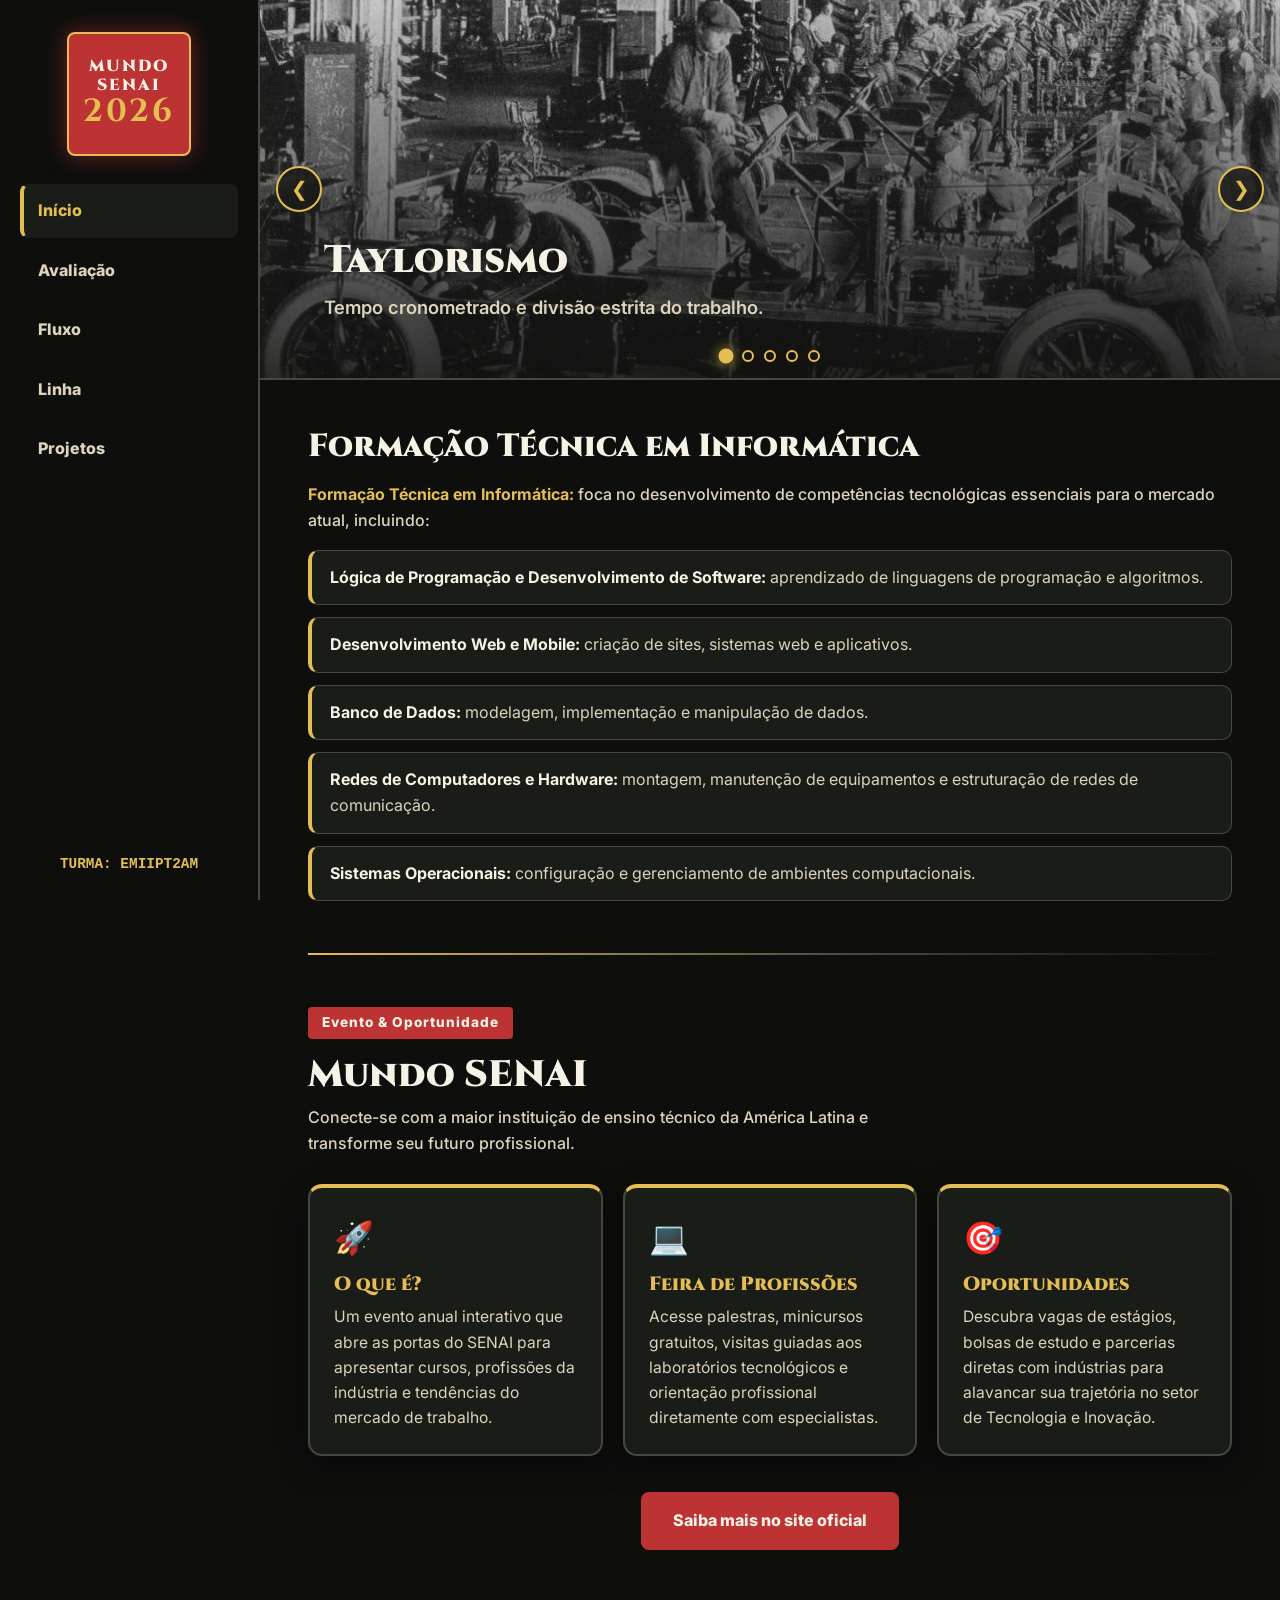
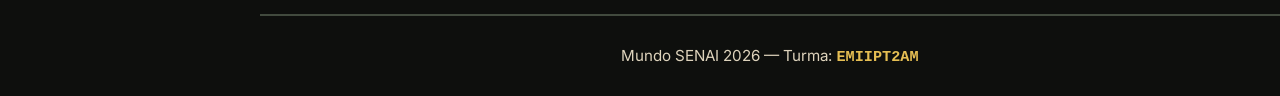
==== commit 2163d9e0: "Update print statement from 'Hello' to 'Goodbye'" ====
--- a/index.html
+++ b/index.html
@@ -144,10 +144,13 @@
     background: linear-gradient(180deg, rgba(14, 15, 13, .1) 0%, rgba(14, 15, 13, .85) 100%);
     pointer-events: none;
 }
-/* Troque os gradientes por imagens: background-image: url('img/banner1.jpg'); */
-.slide-bg:nth-child(1) { background-image: radial-gradient(circle at 80% 20%, #4a2a1f, #1a1c18 60%); }
-.slide-bg:nth-child(2) { background-image: radial-gradient(circle at 20% 30%, #3a3f2f, #141512 65%); }
-.slide-bg:nth-child(3) { background-image: radial-gradient(circle at 75% 25%, #5a2020, #1a1c18 60%); }
+/* Imagens dos slides (a cor de fundo aparece se a imagem não carregar) */
+.slide-taylor { background-color: #1a1c18; background-image: url('img/taylor-banner.jpg'); }
+.slide-fases  { background-color: #1a1c18; background-image: url('img/56-Fases-do-Taylorismo.webp'); }
+.slide-ford   { background-color: #1a1c18; background-image: url('img/fordismo-banner.jpg'); }
+.slide-toyota { background-color: #1a1c18; background-image: url('img/toyotismo-banner.jpg'); }
+/* Uberização ainda sem imagem: quando tiver, troque por url('img/SEU-ARQUIVO.jpg') */
+.slide-uber   { background-color: #1a1c18; background-image: radial-gradient(circle at 75% 25%, #5a2020, #1a1c18 60%); }
 .slide-texto { position: relative; z-index: 1; max-width: 580px; }
 .slide-texto h2 { font-size: 2.4rem; color: var(--cream); margin-bottom: 8px; }
 .slide-texto p { color: var(--sand); font-size: 1.15rem; font-weight: 600; }
@@ -343,22 +346,34 @@
             <!-- CARROSSEL -->
             <div class="carrossel" id="carrossel">
                 <div class="slides" id="slides">
-                    <div class="slide-bg">
+                    <div class="slide-bg slide-taylor">
                         <div class="slide-texto">
-                            <h2>Mundo SENAI 2026</h2>
-                            <p>Conheça cursos, profissões e tendências da indústria.</p>
-                        </div>
-                    </div>
-                    <div class="slide-bg">
+                            <h2>Taylorismo</h2>
+                            <p>Tempo cronometrado e divisão estrita do trabalho.</p>
+                        </div>
+                    </div>
+                    <div class="slide-bg slide-fases">
                         <div class="slide-texto">
-                            <h2>Tecnologia na prática</h2>
-                            <p>Laboratórios, minicursos e visitas guiadas.</p>
-                        </div>
-                    </div>
-                    <div class="slide-bg">
+                            <h2>Fases do Taylorismo</h2>
+                            <p>Como a administração científica foi aplicada passo a passo.</p>
+                        </div>
+                    </div>
+                    <div class="slide-bg slide-ford">
                         <div class="slide-texto">
-                            <h2>A evolução do trabalho</h2>
-                            <p>Taylorismo, Fordismo, Toyotismo e Uberização.</p>
+                            <h2>Fordismo</h2>
+                            <p>Esteira de montagem e produção em massa.</p>
+                        </div>
+                    </div>
+                    <div class="slide-bg slide-toyota">
+                        <div class="slide-texto">
+                            <h2>Toyotismo</h2>
+                            <p>Produção enxuta, Just-In-Time e zero desperdício.</p>
+                        </div>
+                    </div>
+                    <div class="slide-bg slide-uber">
+                        <div class="slide-texto">
+                            <h2>Uberização</h2>
+                            <p>Trabalho sob demanda e gestão por algoritmos.</p>
                         </div>
                     </div>
                 </div>
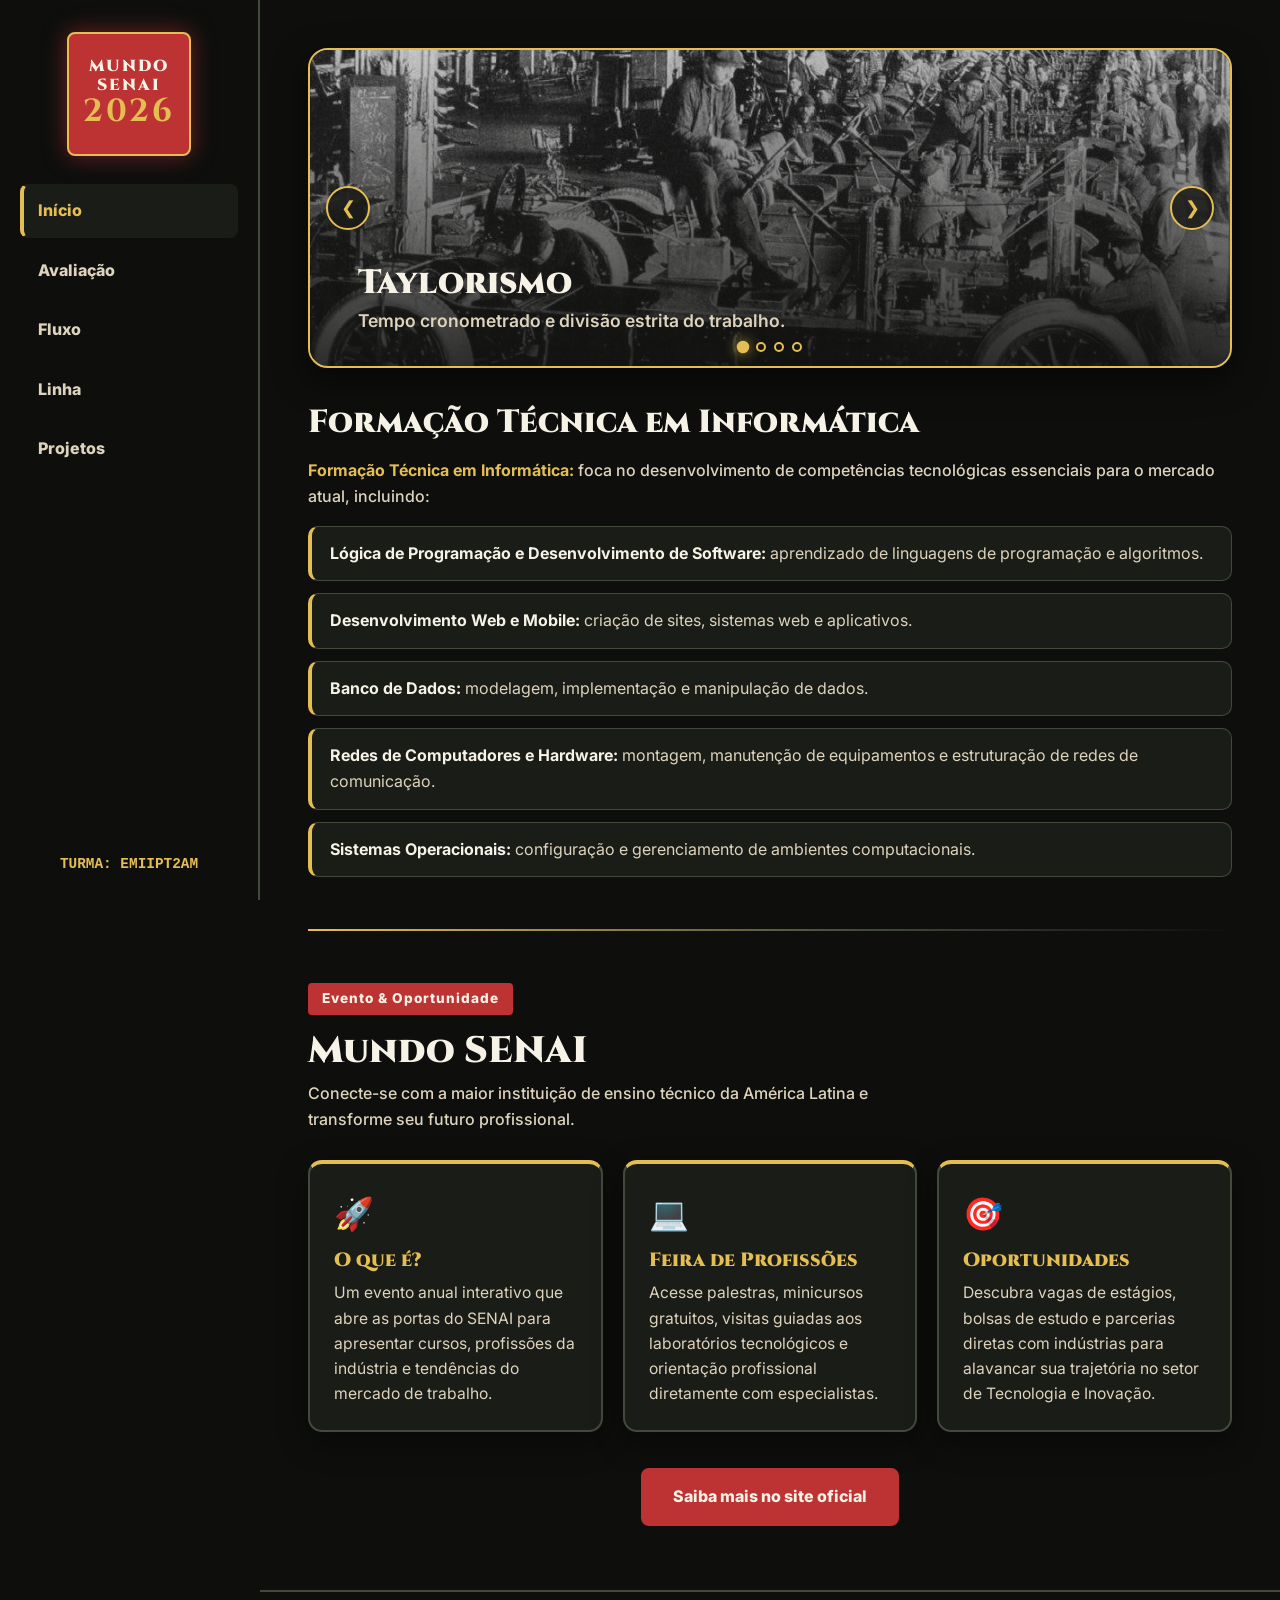
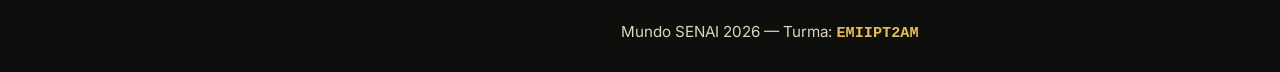
==== commit 7eba8e59: "Change greeting from 'Hello' to 'Goodbye'" ====
--- a/index.html
+++ b/index.html
@@ -117,13 +117,17 @@
 main { flex: 1; min-width: 0; }
 .conteudo { max-width: 980px; margin: 0 auto; padding: 48px 28px 64px; }
 
-/* ===== CARROSSEL ===== */
+/* ===== CARROSSEL RETANGULAR ARREDONDADO (FORMATO DE ANÚNCIO) ===== */
 .carrossel {
     position: relative;
     overflow: hidden;
-    height: 380px;
+    width: 100%;
+    height: 320px;
+    margin-bottom: 36px;
     background: var(--card);
-    border-bottom: 2px solid var(--borda);
+    border: 2px solid var(--gold);
+    border-radius: 20px;
+    box-shadow: 0 12px 32px rgba(0, 0, 0, .6);
 }
 .slides { display: flex; height: 100%; transition: transform .7s ease; }
 .slide-bg {
@@ -132,7 +136,7 @@
     height: 100%;
     display: flex;
     align-items: flex-end;
-    padding: 40px 64px 56px;
+    padding: 32px 48px;
     background-size: cover;
     background-position: center;
     color: var(--cream);
@@ -144,29 +148,29 @@
     background: linear-gradient(180deg, rgba(14, 15, 13, .1) 0%, rgba(14, 15, 13, .85) 100%);
     pointer-events: none;
 }
-/* Imagens dos slides (a cor de fundo aparece se a imagem não carregar) */
+
+/* Imagens dos slides */
 .slide-taylor { background-color: #1a1c18; background-image: url('img/taylor-banner.jpg'); }
 .slide-fases  { background-color: #1a1c18; background-image: url('img/56-Fases-do-Taylorismo.webp'); }
 .slide-ford   { background-color: #1a1c18; background-image: url('img/fordismo-banner.jpg'); }
 .slide-toyota { background-color: #1a1c18; background-image: url('img/toyotismo-banner.jpg'); }
-/* Uberização ainda sem imagem: quando tiver, troque por url('img/SEU-ARQUIVO.jpg') */
-.slide-uber   { background-color: #1a1c18; background-image: radial-gradient(circle at 75% 25%, #5a2020, #1a1c18 60%); }
-.slide-texto { position: relative; z-index: 1; max-width: 580px; }
-.slide-texto h2 { font-size: 2.4rem; color: var(--cream); margin-bottom: 8px; }
-.slide-texto p { color: var(--sand); font-size: 1.15rem; font-weight: 600; }
+
+.slide-texto { position: relative; z-index: 1; max-width: 600px; }
+.slide-texto h2 { font-size: 2.1rem; color: var(--cream); margin-bottom: 6px; }
+.slide-texto p { color: var(--sand); font-size: 1.1rem; font-weight: 600; line-height: 1.4; }
 
 .seta {
     position: absolute;
     top: 50%;
     transform: translateY(-50%);
     z-index: 2;
-    width: 46px;
-    height: 46px;
+    width: 44px;
+    height: 44px;
     border: 2px solid var(--gold);
     border-radius: 50%;
     background: rgba(26, 28, 24, .85);
     color: var(--gold);
-    font-size: 20px;
+    font-size: 18px;
     cursor: pointer;
     transition: background .2s, color .2s;
 }
@@ -174,10 +178,10 @@
 #btnAnterior { left: 16px; }
 #btnProximo { right: 16px; }
 
-.indicadores { position: absolute; z-index: 2; bottom: 16px; left: 50%; transform: translateX(-50%); display: flex; gap: 10px; }
+.indicadores { position: absolute; z-index: 2; bottom: 14px; left: 50%; transform: translateX(-50%); display: flex; gap: 8px; }
 .indicador {
-    width: 12px;
-    height: 12px;
+    width: 10px;
+    height: 10px;
     border: 2px solid var(--gold);
     border-radius: 50%;
     background: transparent;
@@ -259,11 +263,11 @@
 @media (max-width: 768px) {
     .pagina { display: block; }
     .conteudo { padding: 32px 18px 48px; }
-    .carrossel { height: 280px; }
-    .slide-bg { padding: 24px 22px 50px; }
-    .slide-texto h2 { font-size: 1.55rem; }
-    .slide-texto p { font-size: 1rem; }
-    .seta { width: 40px; height: 40px; }
+    .carrossel { height: 220px; border-radius: 14px; margin-bottom: 28px; }
+    .slide-bg { padding: 20px 22px 36px; }
+    .slide-texto h2 { font-size: 1.4rem; }
+    .slide-texto p { font-size: .95rem; }
+    .seta { width: 36px; height: 36px; font-size: 16px; }
 
     /* sem JavaScript: menu empilhado normal */
     #topo { position: static; width: 100%; height: auto; border-right: 0; border-bottom: 2px solid var(--borda); padding: 20px; }
@@ -343,46 +347,40 @@
 
         <main id="inicio">
 
-            <!-- CARROSSEL -->
-            <div class="carrossel" id="carrossel">
-                <div class="slides" id="slides">
-                    <div class="slide-bg slide-taylor">
-                        <div class="slide-texto">
-                            <h2>Taylorismo</h2>
-                            <p>Tempo cronometrado e divisão estrita do trabalho.</p>
+            <div class="conteudo">
+
+                <!-- CARROSSEL EM BANNER RETANGULAR -->
+                <div class="carrossel" id="carrossel">
+                    <div class="slides" id="slides">
+                        <div class="slide-bg slide-taylor">
+                            <div class="slide-texto">
+                                <h2>Taylorismo</h2>
+                                <p>Tempo cronometrado e divisão estrita do trabalho.</p>
+                            </div>
+                        </div>
+                        <div class="slide-bg slide-fases">
+                            <div class="slide-texto">
+                                <h2>Fases do Taylorismo</h2>
+                                <p>Como a administração científica foi aplicada passo a passo.</p>
+                            </div>
+                        </div>
+                        <div class="slide-bg slide-ford">
+                            <div class="slide-texto">
+                                <h2>Fordismo</h2>
+                                <p>Esteira de montagem e produção em massa.</p>
+                            </div>
+                        </div>
+                        <div class="slide-bg slide-toyota">
+                            <div class="slide-texto">
+                                <h2>Toyotismo</h2>
+                                <p>Produção enxuta, Just-In-Time e zero desperdício.</p>
+                            </div>
                         </div>
                     </div>
-                    <div class="slide-bg slide-fases">
-                        <div class="slide-texto">
-                            <h2>Fases do Taylorismo</h2>
-                            <p>Como a administração científica foi aplicada passo a passo.</p>
-                        </div>
-                    </div>
-                    <div class="slide-bg slide-ford">
-                        <div class="slide-texto">
-                            <h2>Fordismo</h2>
-                            <p>Esteira de montagem e produção em massa.</p>
-                        </div>
-                    </div>
-                    <div class="slide-bg slide-toyota">
-                        <div class="slide-texto">
-                            <h2>Toyotismo</h2>
-                            <p>Produção enxuta, Just-In-Time e zero desperdício.</p>
-                        </div>
-                    </div>
-                    <div class="slide-bg slide-uber">
-                        <div class="slide-texto">
-                            <h2>Uberização</h2>
-                            <p>Trabalho sob demanda e gestão por algoritmos.</p>
-                        </div>
-                    </div>
+                    <button class="seta" id="btnAnterior" aria-label="Slide anterior">&#10094;</button>
+                    <button class="seta" id="btnProximo" aria-label="Próximo slide">&#10095;</button>
+                    <div class="indicadores" id="indicadores"></div>
                 </div>
-                <button class="seta" id="btnAnterior" aria-label="Slide anterior">&#10094;</button>
-                <button class="seta" id="btnProximo" aria-label="Próximo slide">&#10095;</button>
-                <div class="indicadores" id="indicadores"></div>
-            </div>
-
-            <div class="conteudo">
 
                 <!-- FORMAÇÃO TÉCNICA -->
                 <section class="formacao" id="formacao">
@@ -451,12 +449,11 @@
             const caixaDots = document.getElementById('indicadores');
             const carrossel = document.getElementById('carrossel');
             const total = slides.length;
-            const INTERVALO = 5000; // 5 segundos por imagem
+            const INTERVALO = 5000;
 
             let atual = 0;
             let timer = null;
 
-            // cria os indicadores (bolinhas)
             const dots = [];
             for (let i = 0; i < total; i++) {
                 const dot = document.createElement('button');
@@ -468,7 +465,7 @@
             }
 
             function irPara(indice) {
-                atual = (indice + total) % total; // volta ao início/fim
+                atual = (indice + total) % total;
                 trilho.style.transform = 'translateX(-' + (atual * 100) + '%)';
                 dots.forEach((d, i) => d.classList.toggle('ativo-dot', i === atual));
             }
@@ -480,11 +477,9 @@
             document.getElementById('btnAnterior').addEventListener('click', () => { irPara(atual - 1); reiniciar(); });
             document.getElementById('btnProximo').addEventListener('click', () => { irPara(atual + 1); reiniciar(); });
 
-            // pausa com o mouse em cima
             carrossel.addEventListener('mouseenter', parar);
             carrossel.addEventListener('mouseleave', iniciar);
 
-            // suporte a deslizar no celular
             let inicioX = null;
             carrossel.addEventListener('touchstart', e => { inicioX = e.touches[0].clientX; }, { passive: true });
             carrossel.addEventListener('touchend', e => {
@@ -498,8 +493,7 @@
             iniciar();
         })();
 
-        // Menu em gaveta (☰) para celular.
-        // Se o JavaScript falhar, o CSS mantém o menu empilhado normal.
+        // Menu em gaveta para celular
         (function () {
             var MOBILE = window.matchMedia('(max-width: 768px)');
             document.documentElement.classList.add('js-menu');
@@ -542,6 +536,5 @@
             });
         })();
     </script>
-
 </body>
 </html>
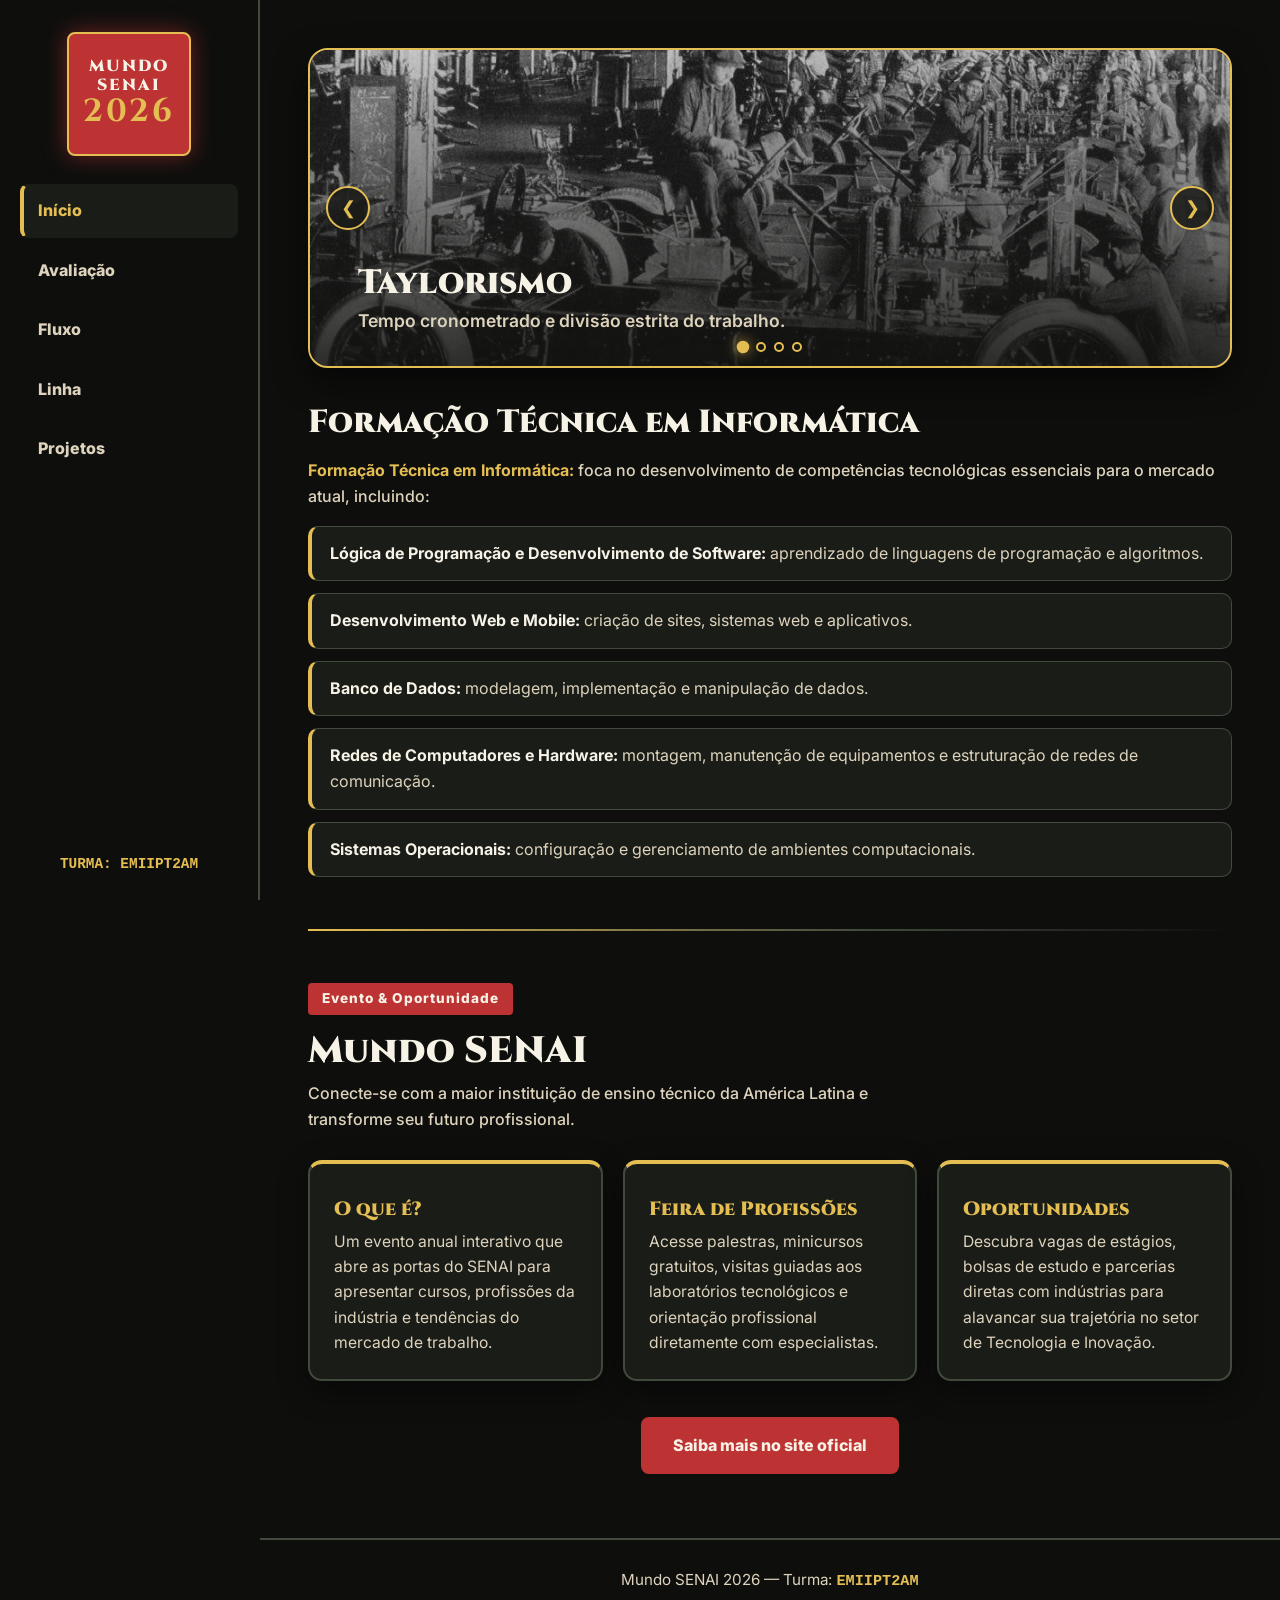
==== commit 4c943ebd: "Update print statement from 'Hello' to 'Goodbye'" ====
--- a/index.html
+++ b/index.html
@@ -408,19 +408,19 @@
 
                     <div class="senai-grid">
                         <div class="senai-card">
-                            <div class="card-icon">🚀</div>
+                            <div class="card-icon"></div>
                             <h3>O que é?</h3>
                             <p>Um evento anual interativo que abre as portas do SENAI para apresentar cursos, profissões da indústria e tendências do mercado de trabalho.</p>
                         </div>
 
                         <div class="senai-card">
-                            <div class="card-icon">💻</div>
+                            <div class="card-icon"></div>
                             <h3>Feira de Profissões</h3>
                             <p>Acesse palestras, minicursos gratuitos, visitas guiadas aos laboratórios tecnológicos e orientação profissional diretamente com especialistas.</p>
                         </div>
 
                         <div class="senai-card" id="oportunidade">
-                            <div class="card-icon">🎯</div>
+                            <div class="card-icon"></div>
                             <h3>Oportunidades</h3>
                             <p>Descubra vagas de estágios, bolsas de estudo e parcerias diretas com indústrias para alavancar sua trajetória no setor de Tecnologia e Inovação.</p>
                         </div>
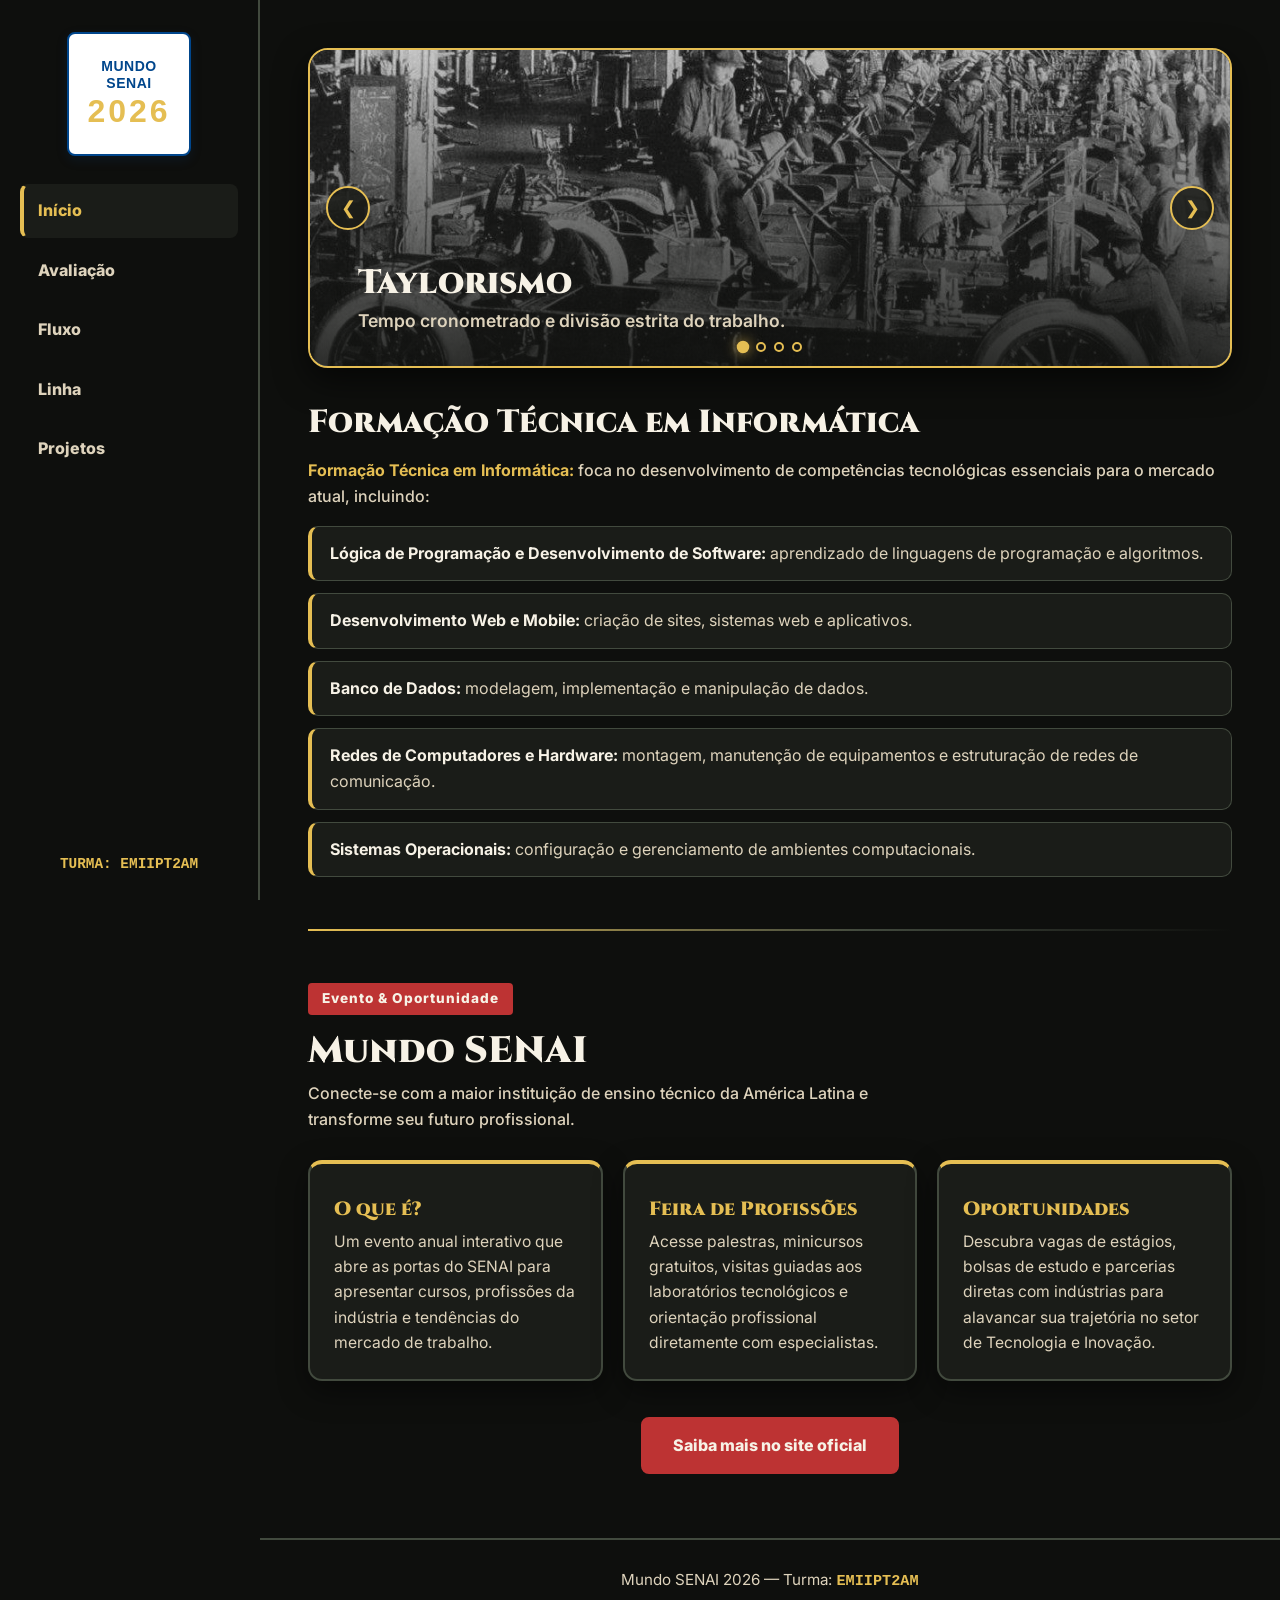
==== commit fb9b4289: "Update index.html" ====
--- a/index.html
+++ b/index.html
@@ -54,7 +54,13 @@
     gap: 28px;
 }
 
-/* Quadrado vermelho no lugar da logo */
+/* Quadrado azul no lugar da logo */
+:root {
+  --senai-blue: #00468C;       /* Azul institucional do SENAI */
+  --senai-red: #E35205;        /* Detalhe vermelho/laranja da marca */
+  --senai-white: #FFFFFF;
+}
+
 .selo-evento {
     display: flex;
     flex-direction: column;
@@ -63,18 +69,25 @@
     width: 124px;
     height: 124px;
     margin: 0 auto;
-    background: var(--rust);
-    color: var(--cream);
-    border: 2px solid var(--gold);
+    background: var(--senai-white);
+    color: var(--senai-blue);
+    border: 2px solid var(--senai-blue);
     border-radius: 8px;
-    font-family: "Cinzel", Georgia, serif;
-    font-weight: 900;
-    font-size: 16px;
-    line-height: 1.15;
-    letter-spacing: 2px;
+    font-family: "Arial", "Helvetica Neue", sans-serif; /* Tipografia corporativa sem serifa */
+    font-weight: 800;
+    font-size: 14px;
+    line-height: 1.2;
+    letter-spacing: 0.5px;
     text-transform: uppercase;
-    box-shadow: 0 0 22px rgba(189, 51, 51, .55);
-    transition: transform .25s ease, box-shadow .25s ease;
+    box-shadow: 0 4px 12px rgba(0, 70, 140, 0.15);
+    transition: transform 0.25s ease, box-shadow 0.25s ease, border-color 0.25s ease;
+}
+
+/* Efeito ao passar o cursor com a cor de destaque (vermelho/laranja) */
+.selo-evento:hover {
+    transform: translateY(-2px);
+    border-color: var(--senai-red);
+    box-shadow: 0 6px 16px rgba(227, 82, 5, 0.25);
 }
 .selo-evento strong { font-size: 32px; letter-spacing: 3px; color: var(--gold); }
 .selo-evento:hover { transform: scale(1.05); box-shadow: 0 0 28px rgba(229, 190, 83, .6); }
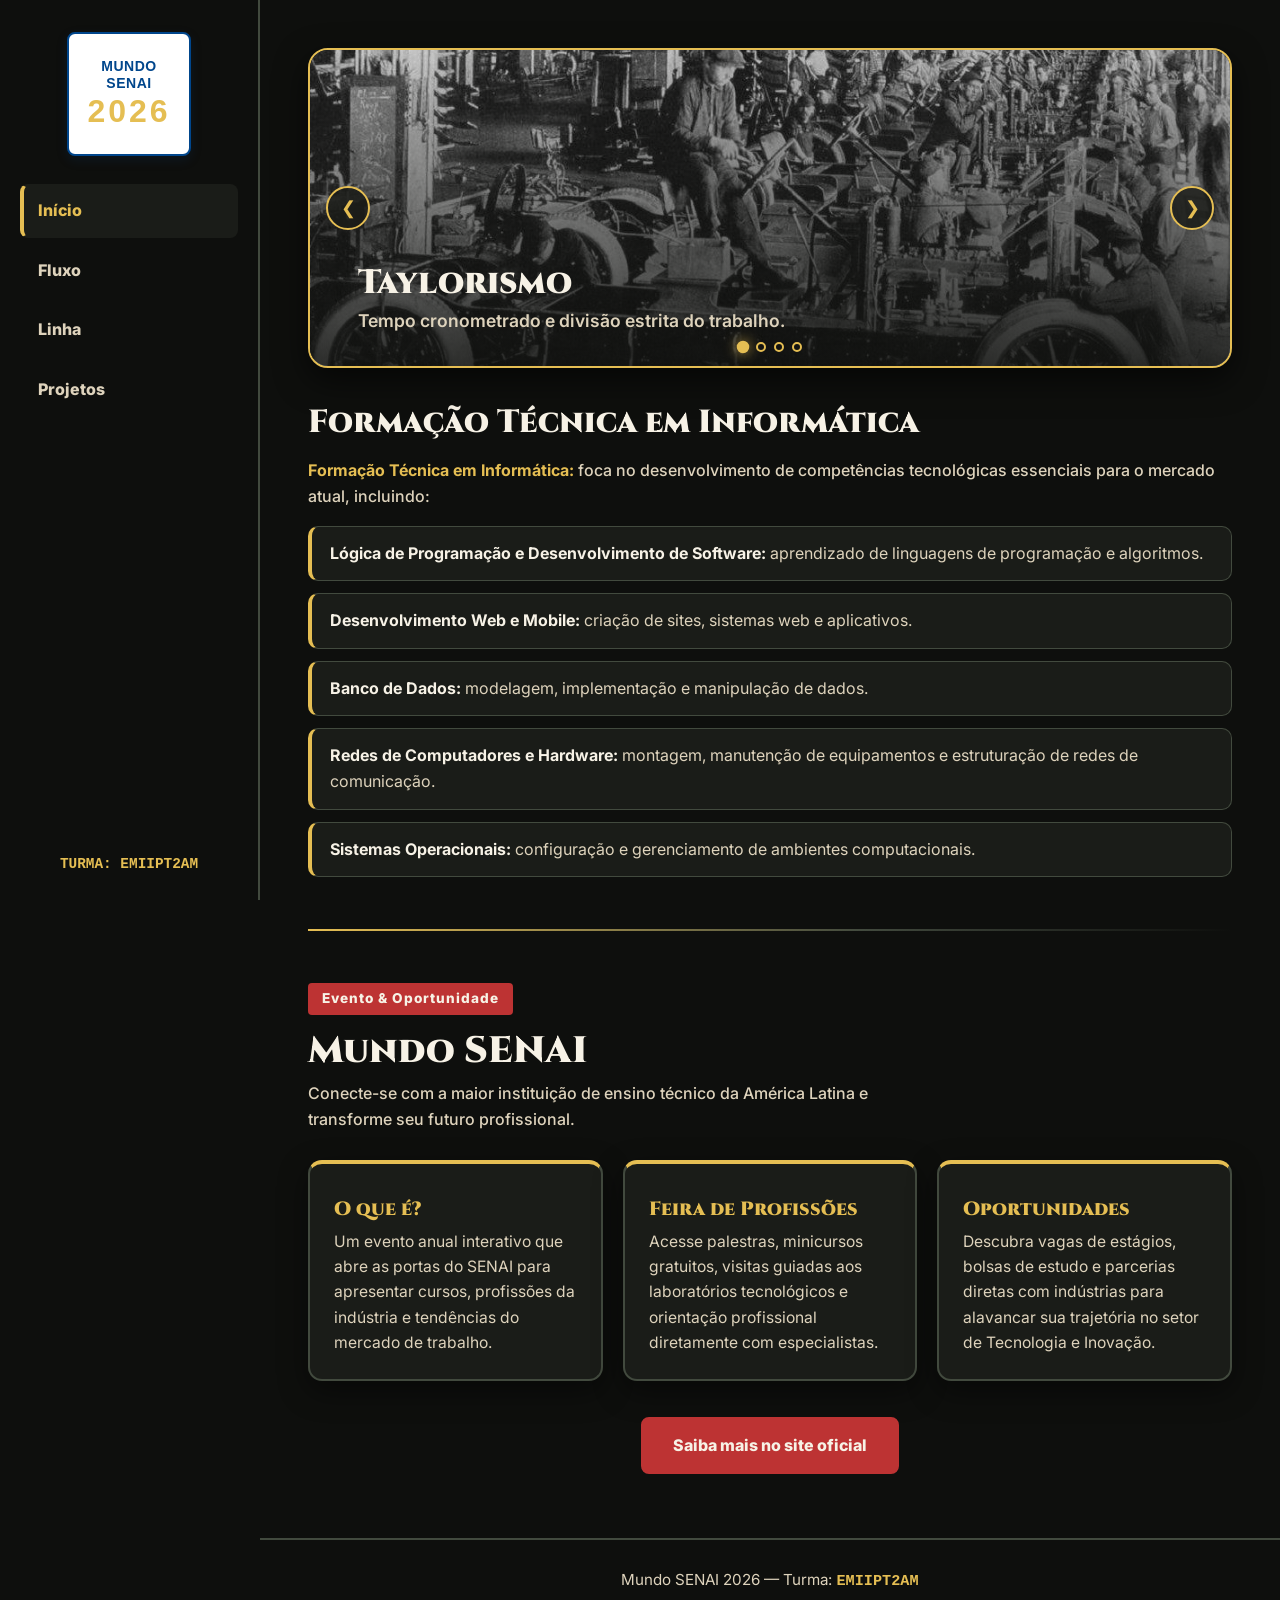
==== commit 6e4000de: "Update print statement from 'Hello' to 'Goodbye'" ====
--- a/index.html
+++ b/index.html
@@ -350,7 +350,6 @@
             </div>
             <ul id="lista">
                 <li><a href="index.html" class="ativo">Início</a></li>
-                <li><a href="HTML/avaliação.html">Avaliação</a></li>
                 <li><a href="HTML/fluxo.html">Fluxo</a></li>
                 <li><a href="HTML/linha.html">Linha</a></li>
                 <li><a href="HTML/projetos.html">Projetos</a></li>
